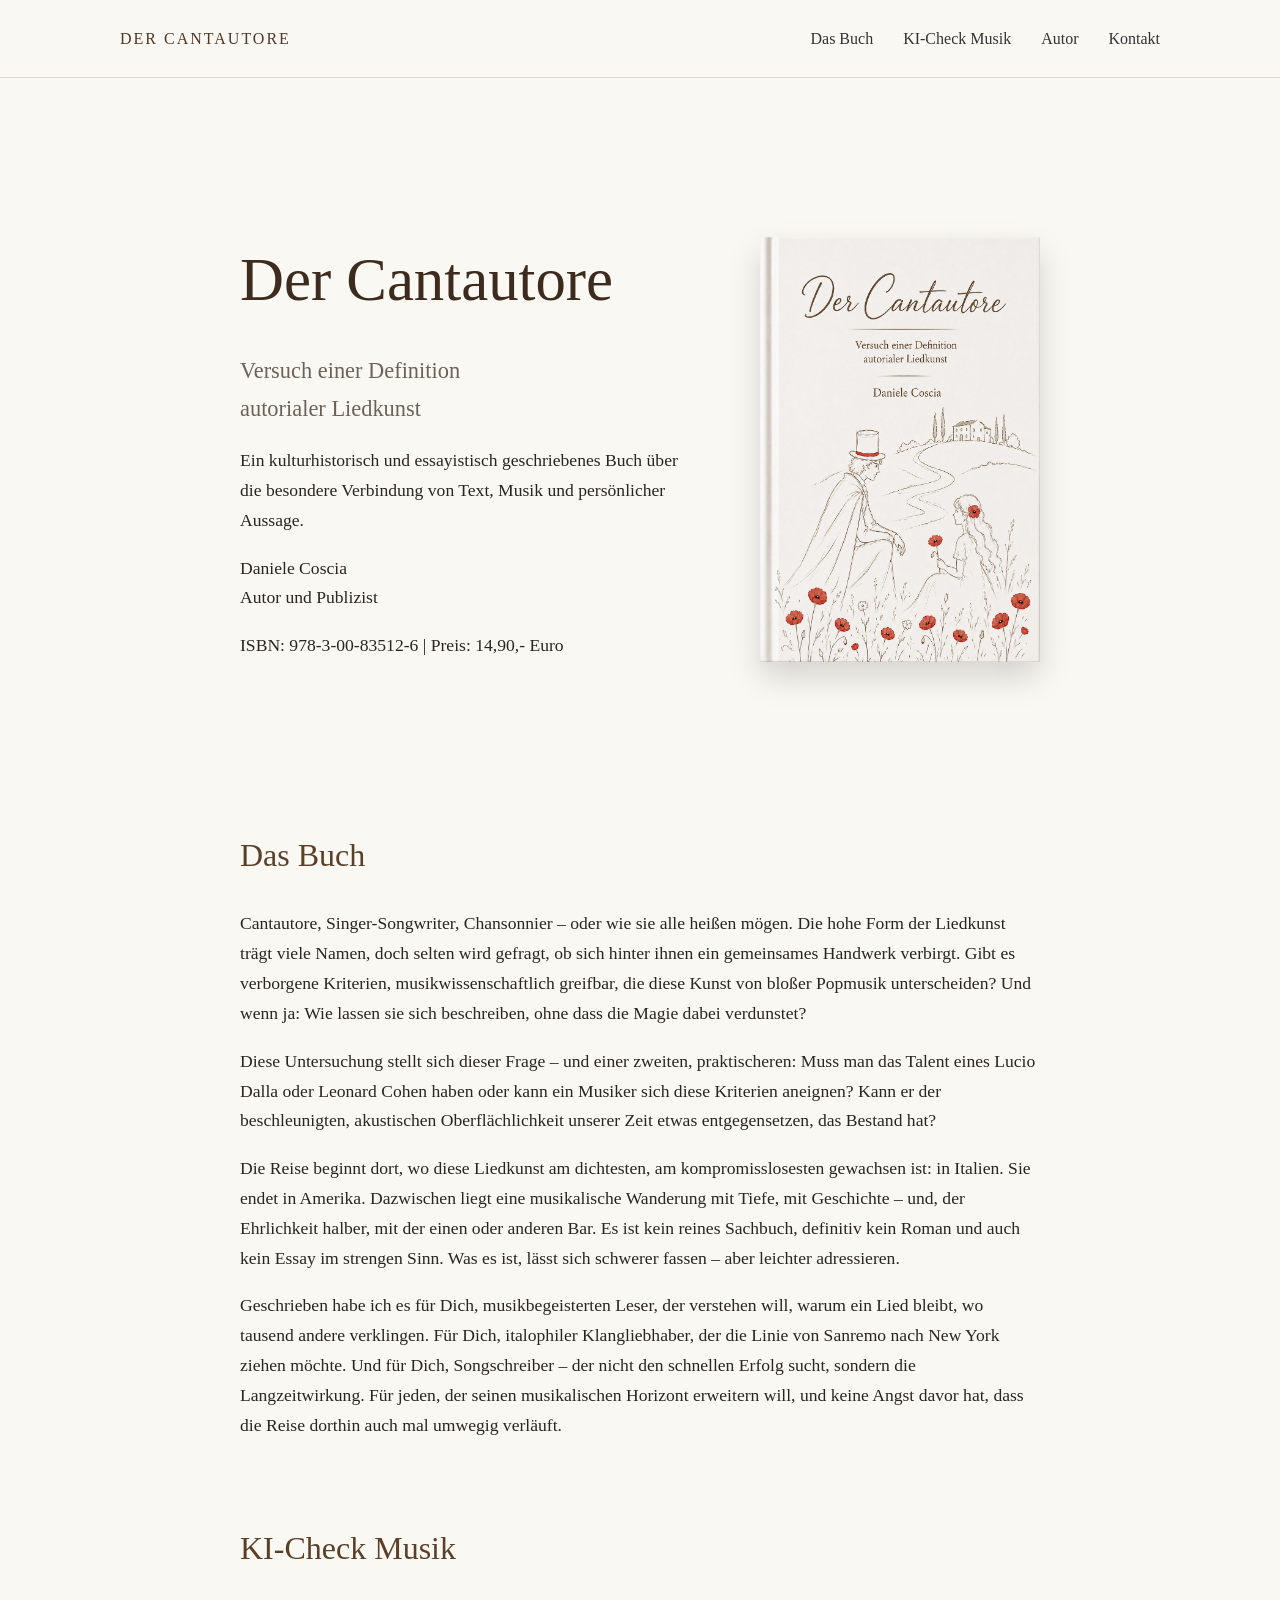
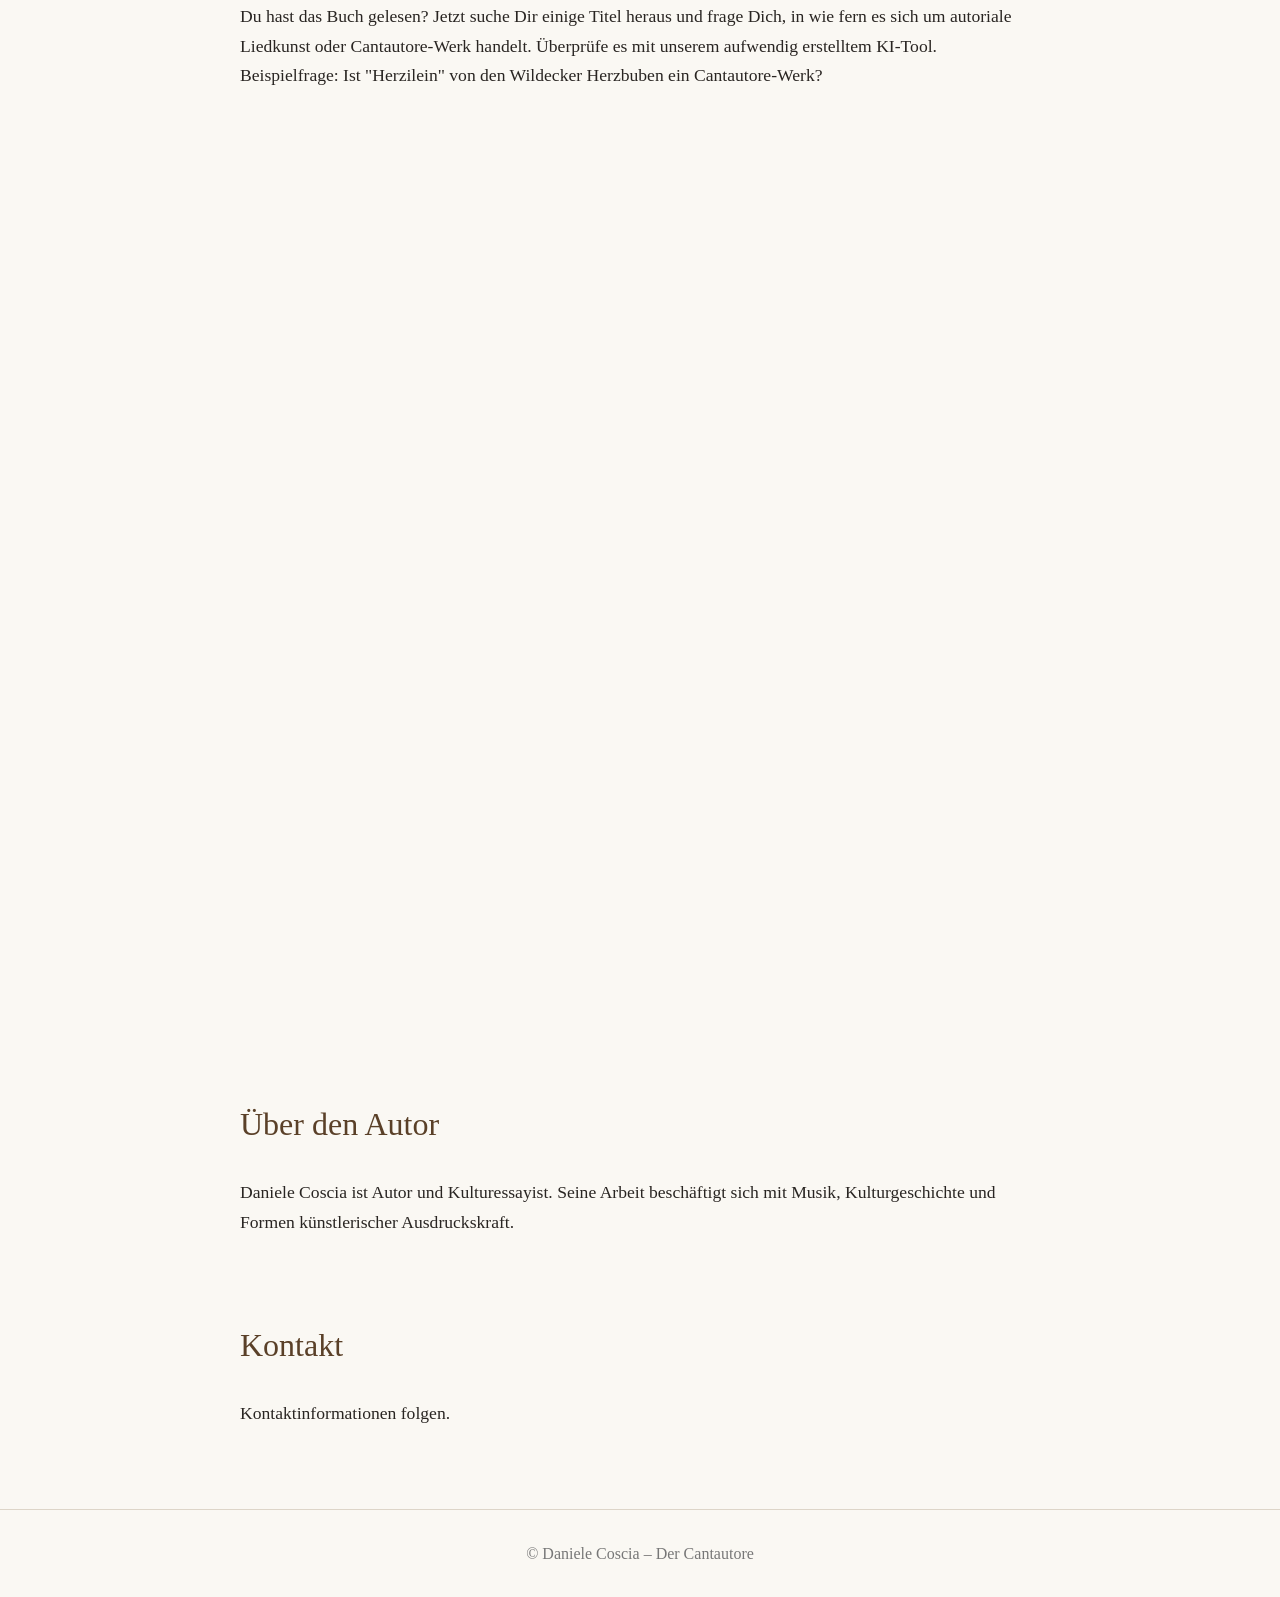
==== index.html @ d509abcb "Update index.html" ====
<!DOCTYPE html>
<html lang="de">

<head>
<meta charset="UTF-8">
<meta name="viewport" content="width=device-width, initial-scale=1.0">

<title>Der Cantautore – Daniele Coscia</title>

<link rel="stylesheet" href="style.css">
</head>

<body>

<header>

<nav>

<div class="logo">
DER CANTAUTORE
</div>

<div class="menu">
<a href="#buch">Das Buch</a>
<a href="#ki">KI-Check Musik</a>
<a href="#autor">Autor</a>
<a href="#kontakt">Kontakt</a>
</div>

</nav>

</header>


<main>

<section class="hero">

<div class="hero-text">

<h1>
Der Cantautore
</h1>

<h2>
Versuch einer Definition<br>
autorialer Liedkunst
</h2>

<p>
Ein kulturhistorisch und essayistisch geschriebenes Buch
über die besondere Verbindung von Text, Musik und persönlicher Aussage.
</p>

<p class="author">
Daniele Coscia<br>
Autor und Publizist
<p>
ISBN: 978-3-00-83512-6 | Preis: 14,90,- Euro
</p>

</div>


<div class="hero-cover">

<img src="coverBuch.png" alt="Buchcover Der Cantautore">

</div>

</section>
<section id="buch">

<h2>Das Buch</h2>

<p>
Cantautore, Singer-Songwriter, Chansonnier – oder wie sie alle heißen mögen.
Die hohe Form der Liedkunst trägt viele Namen, doch selten wird gefragt,
ob sich hinter ihnen ein gemeinsames Handwerk verbirgt. Gibt es verborgene
Kriterien, musikwissenschaftlich greifbar, die diese Kunst von bloßer Popmusik
unterscheiden? Und wenn ja: Wie lassen sie sich beschreiben, ohne dass die
Magie dabei verdunstet?
</p>

<p>
Diese Untersuchung stellt sich dieser Frage – und einer zweiten, praktischeren:
Muss man das Talent eines Lucio Dalla oder Leonard Cohen haben oder kann ein
Musiker sich diese Kriterien aneignen? Kann er der beschleunigten, akustischen
Oberflächlichkeit unserer Zeit etwas entgegensetzen, das Bestand hat?
</p>

<p>
Die Reise beginnt dort, wo diese Liedkunst am dichtesten, am kompromisslosesten
gewachsen ist: in Italien. Sie endet in Amerika. Dazwischen liegt eine
musikalische Wanderung mit Tiefe, mit Geschichte – und, der Ehrlichkeit halber,
mit der einen oder anderen Bar. Es ist kein reines Sachbuch, definitiv kein Roman
und auch kein Essay im strengen Sinn. Was es ist, lässt sich schwerer fassen –
aber leichter adressieren.
</p>

<p>
Geschrieben habe ich es für Dich, musikbegeisterten Leser, der verstehen will,
warum ein Lied bleibt, wo tausend andere verklingen. Für Dich, italophiler
Klangliebhaber, der die Linie von Sanremo nach New York ziehen möchte.
Und für Dich, Songschreiber – der nicht den schnellen Erfolg sucht, sondern
die Langzeitwirkung. 
Für jeden, der seinen musikalischen Horizont erweitern will, und keine Angst
davor hat, dass die Reise dorthin auch mal umwegig verläuft.
</p>

</section>


<section id="ki">

<h2>KI-Check Musik</h2>

<p>
Du hast das Buch gelesen? Jetzt suche Dir einige Titel heraus und frage Dich,
in wie fern es sich um autoriale Liedkunst oder Cantautore-Werk handelt.
Überprüfe es mit unserem aufwendig erstelltem KI-Tool. Beispielfrage: Ist
"Herzilein" von den Wildecker Herzbuben ein Cantautore-Werk?
</p>
<iframe 
  id="ki-tool"
  src="https://cantautore-analyse-assistent.ai.studio"
  width="100%"
  height="900"
  style="border: none; border-radius: 3px; overflow: hidden;"
  allow="microphone">
</iframe>

<script>
window.addEventListener("load", function() {
    setTimeout(function() {
        window.scrollTo(0, 0);
    }, 1000);
});
</script>
</section>


<section id="autor">

<h2>Über den Autor</h2>

<p>
Daniele Coscia ist Autor und Kulturessayist.
Seine Arbeit beschäftigt sich mit Musik,
Kulturgeschichte und Formen künstlerischer Ausdruckskraft.
</p>

</section>


<section id="kontakt">

<h2>Kontakt</h2>

<p>
Kontaktinformationen folgen.
</p>

</section>


</main>


<footer>
© Daniele Coscia – Der Cantautore
</footer>

</body>

</html>
---- style.css ----
* {
    box-sizing: border-box;
}

body {
    margin: 0;
    background: #faf8f3;
    color: #292522;
    font-family: Georgia, "Times New Roman", serif;
    line-height: 1.7;
}

header {
    border-bottom: 1px solid #ddd5c8;
}

nav {
    max-width: 1100px;
    margin: auto;
    padding: 25px 30px;
    display: flex;
    justify-content: space-between;
    align-items: center;
}

.logo {
    font-size: 1rem;
    letter-spacing: 2px;
    color: #4d3928;
}

.menu {
    display: flex;
    gap: 30px;
}

.menu a {
    text-decoration: none;
    color: #333;
}


main {
    max-width: 1100px;
    margin: auto;
    padding: 0 30px;
}


.hero {
    display: flex;
    align-items: center;
    justify-content: space-between;
    gap: 60px;
    padding: 70px 0;
}


.hero-text {
    max-width: 520px;
}


.hero h1 {
    font-size: 3.8rem;
    font-weight: normal;
    margin: 0 0 20px;
    color: #3c2b1e;
}


.hero h2 {
    font-size: 1.4rem;
    font-weight: normal;
    color: #6b6258;
}


.hero-text p {
    font-size: 1.1rem;
}


.hero-cover img {
    width: 280px;
    height: auto;
    box-shadow: 0 15px 30px rgba(0,0,0,0.15);
}



section {
    max-width: 800px;
    margin: 80px auto;
}


section h2 {
    font-size: 2rem;
    font-weight: normal;
    color: #5a4028;
}


section p {
    font-size: 1.1rem;
}



footer {
    border-top: 1px solid #ddd5c8;
    text-align: center;
    padding: 30px;
    color: #777;
}



@media(max-width:800px){

.hero {
    flex-direction: column;
    text-align:center;
}

.menu {
    display:none;
}

}
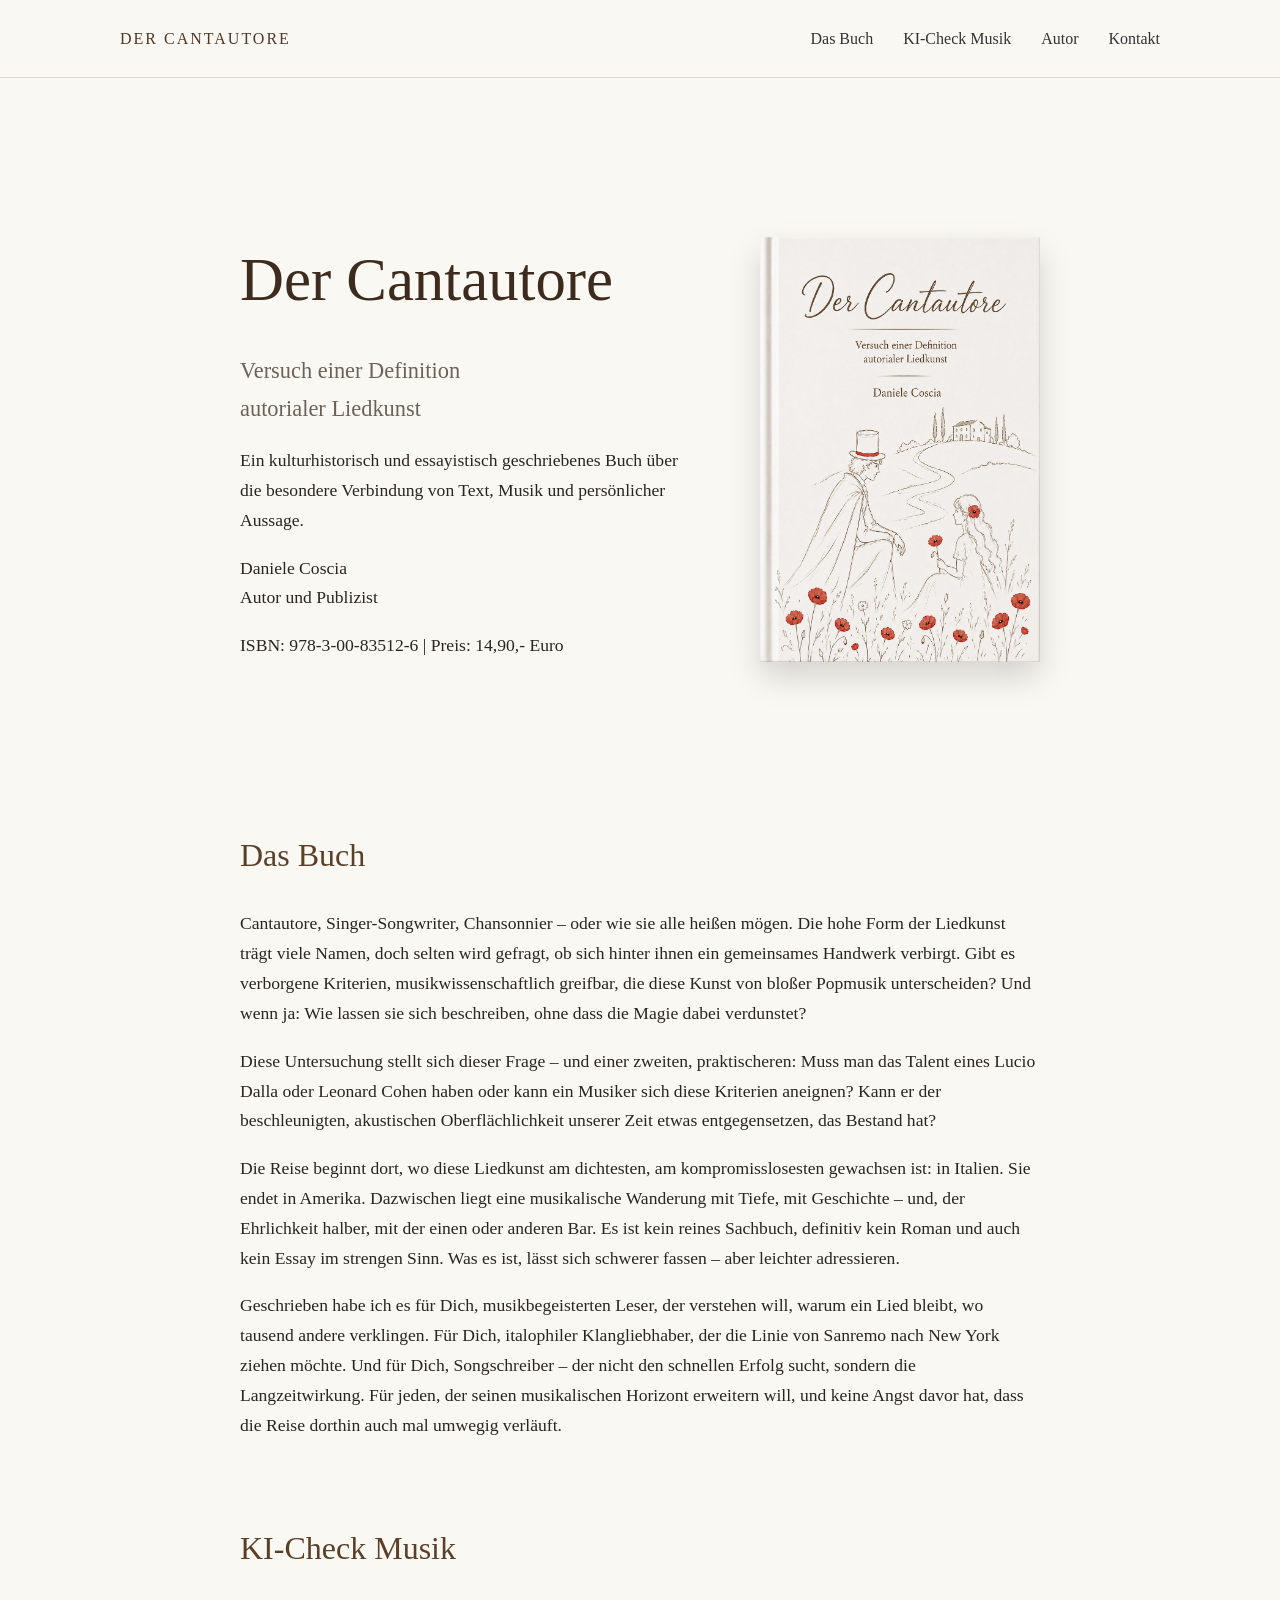
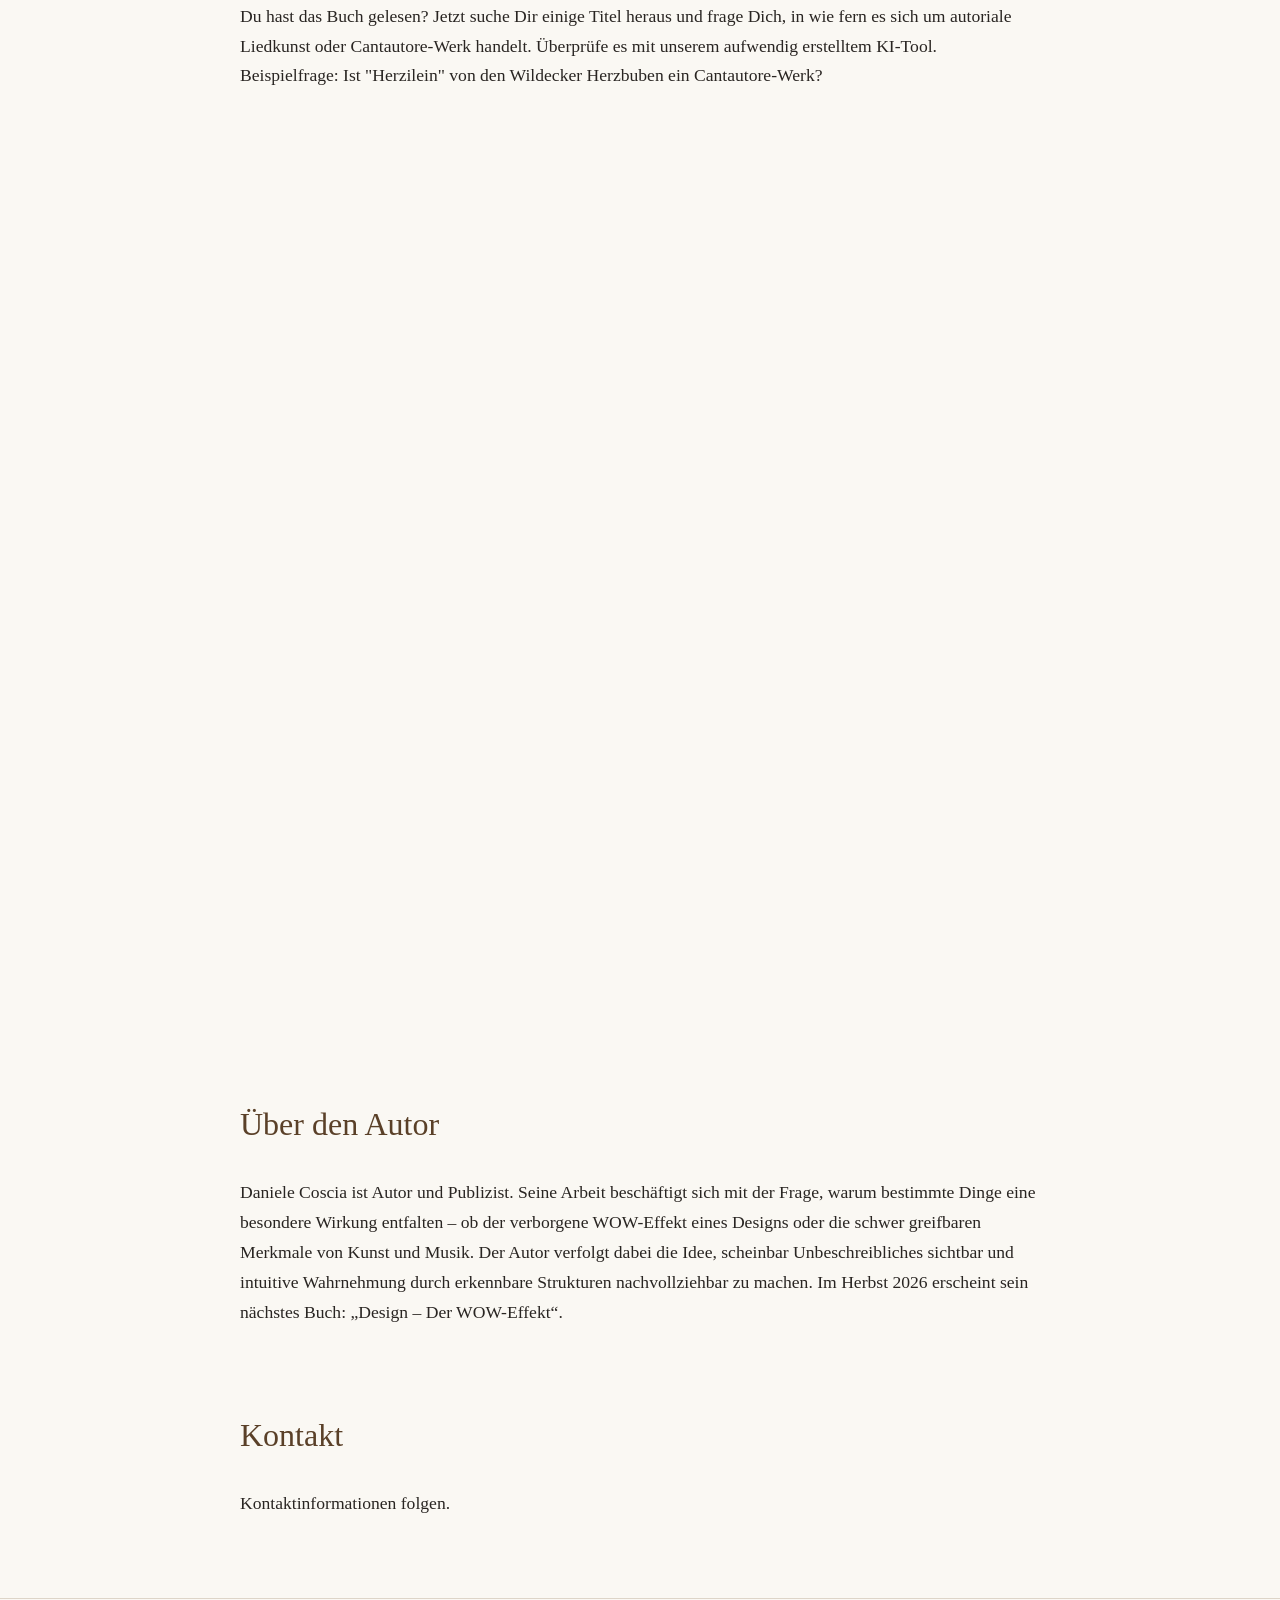
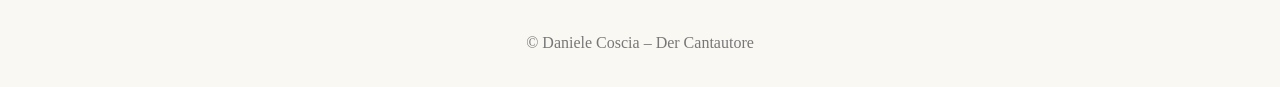
==== commit c8bc8da8: "Update index.html" ====
--- a/index.html
+++ b/index.html
@@ -145,9 +145,12 @@
 <h2>Über den Autor</h2>
 
 <p>
-Daniele Coscia ist Autor und Kulturessayist.
-Seine Arbeit beschäftigt sich mit Musik,
-Kulturgeschichte und Formen künstlerischer Ausdruckskraft.
+Daniele Coscia ist Autor und Publizist.
+Seine Arbeit beschäftigt sich mit der Frage, warum bestimmte Dinge eine besondere Wirkung entfalten – ob der verborgene WOW-Effekt eines Designs oder die schwer greifbaren Merkmale von Kunst und Musik.
+Der Autor verfolgt dabei die Idee, scheinbar Unbeschreibliches sichtbar und intuitive Wahrnehmung durch erkennbare Strukturen nachvollziehbar zu machen.
+
+Im Herbst 2026 erscheint sein nächstes Buch:
+„Design – Der WOW-Effekt“.
 </p>
 
 </section>
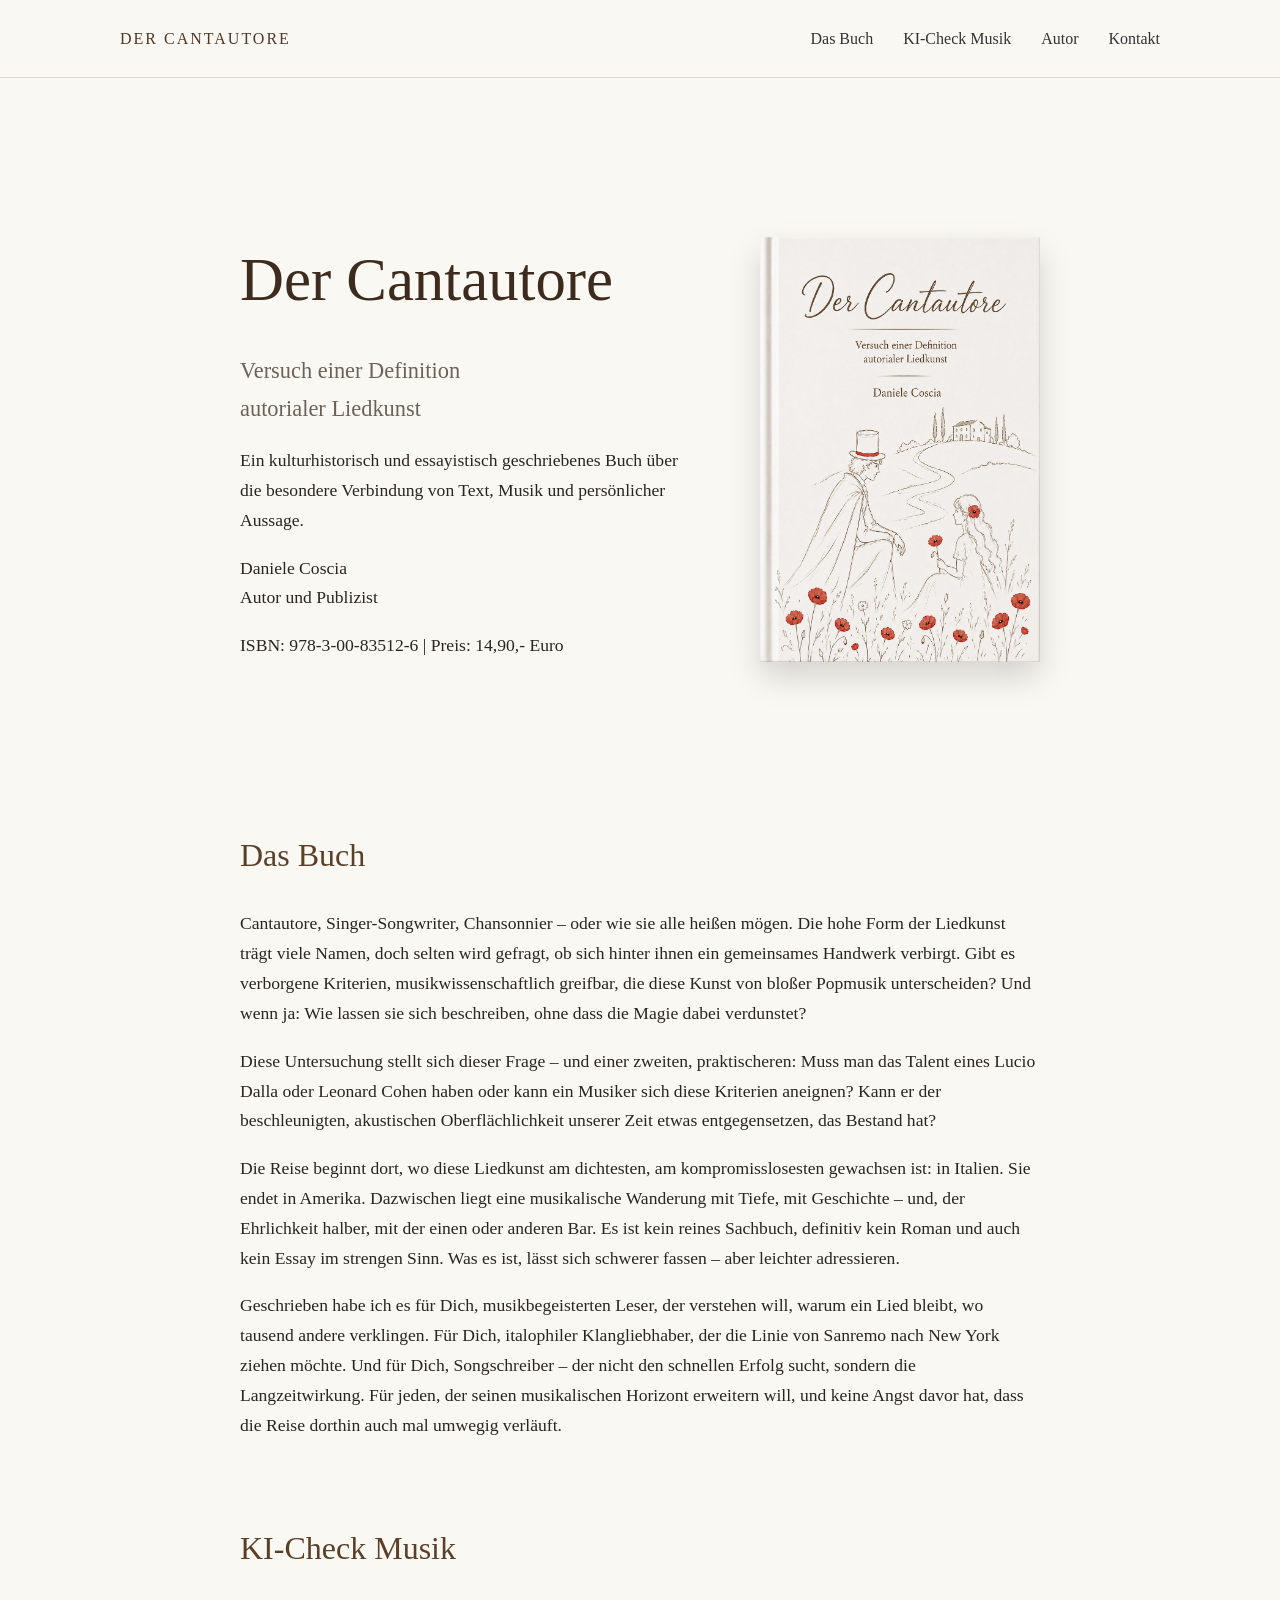
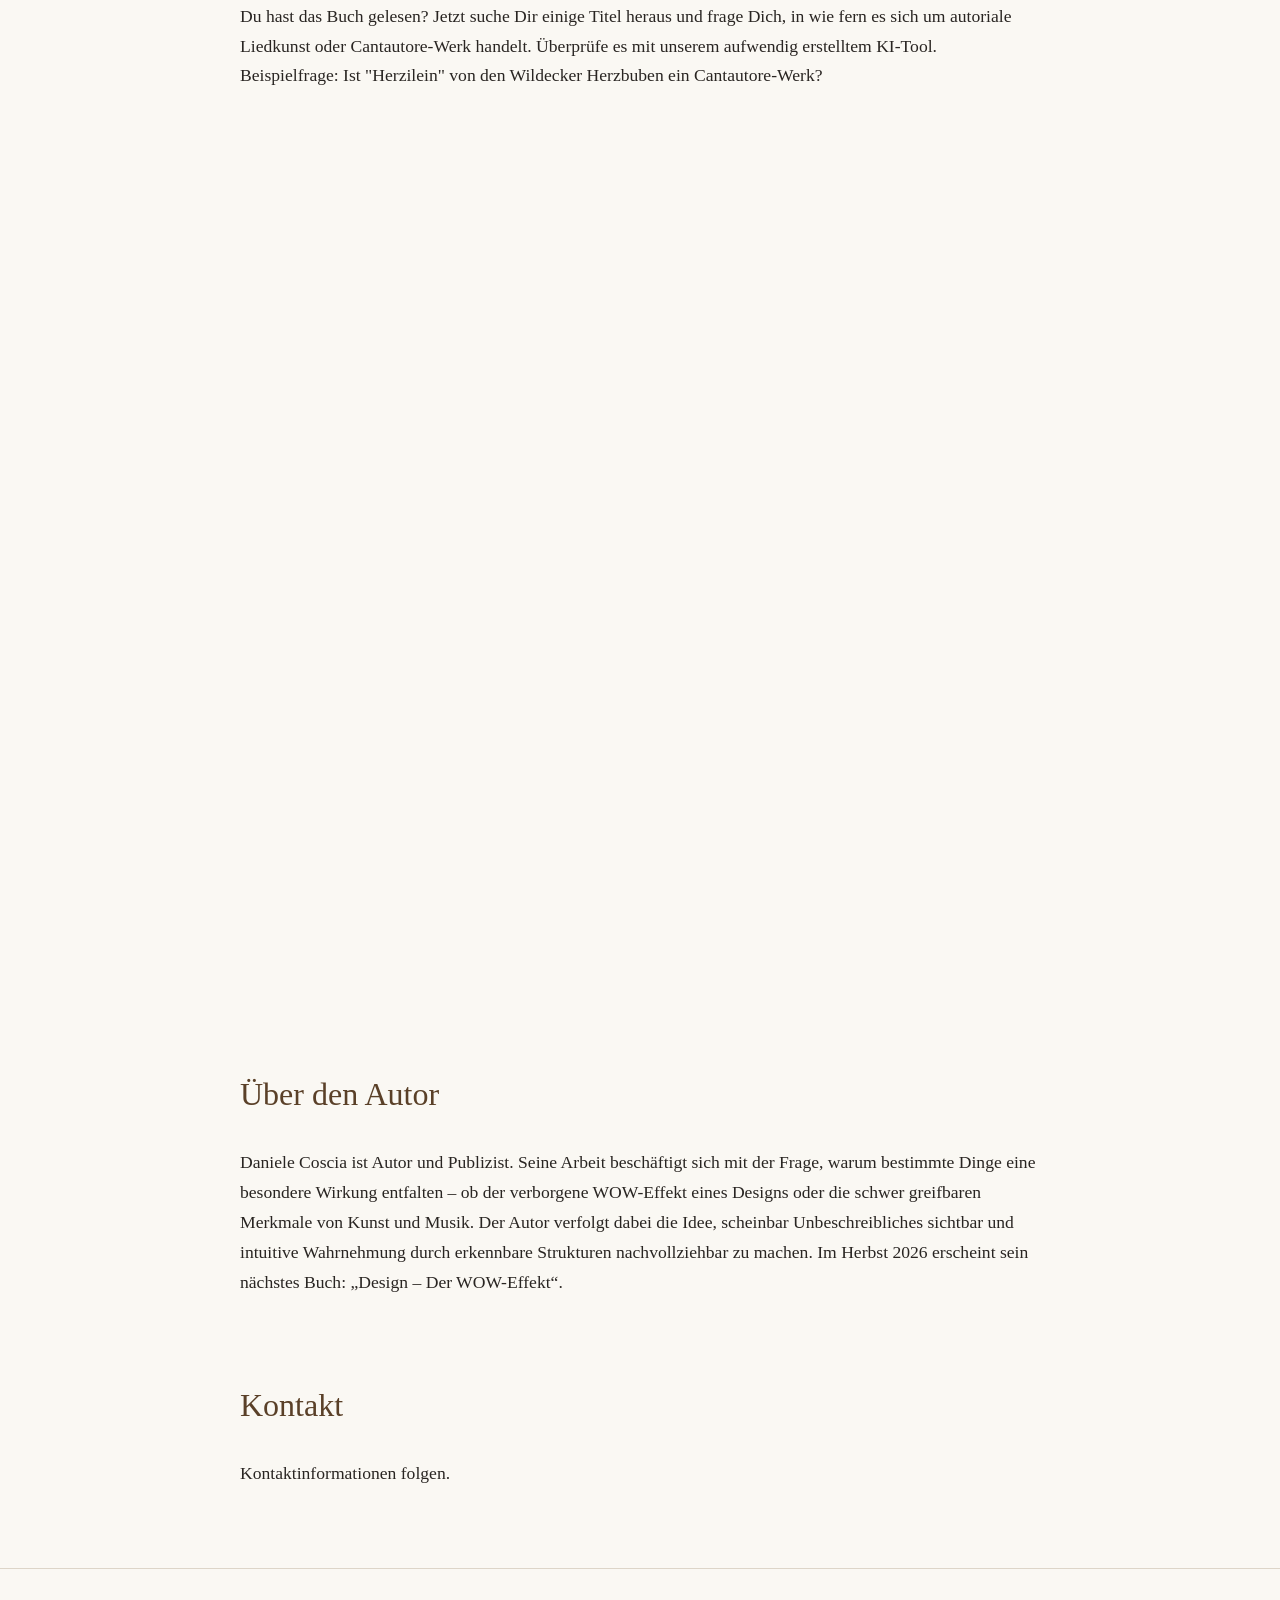
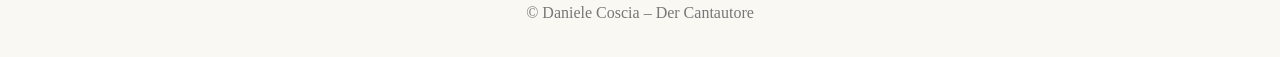
==== commit 1993e086: "Update index.html" ====
--- a/index.html
+++ b/index.html
@@ -125,7 +125,7 @@
   id="ki-tool"
   src="https://cantautore-analyse-assistent.ai.studio"
   width="100%"
-  height="900"
+  height="870"
   style="border: none; border-radius: 3px; overflow: hidden;"
   allow="microphone">
 </iframe>
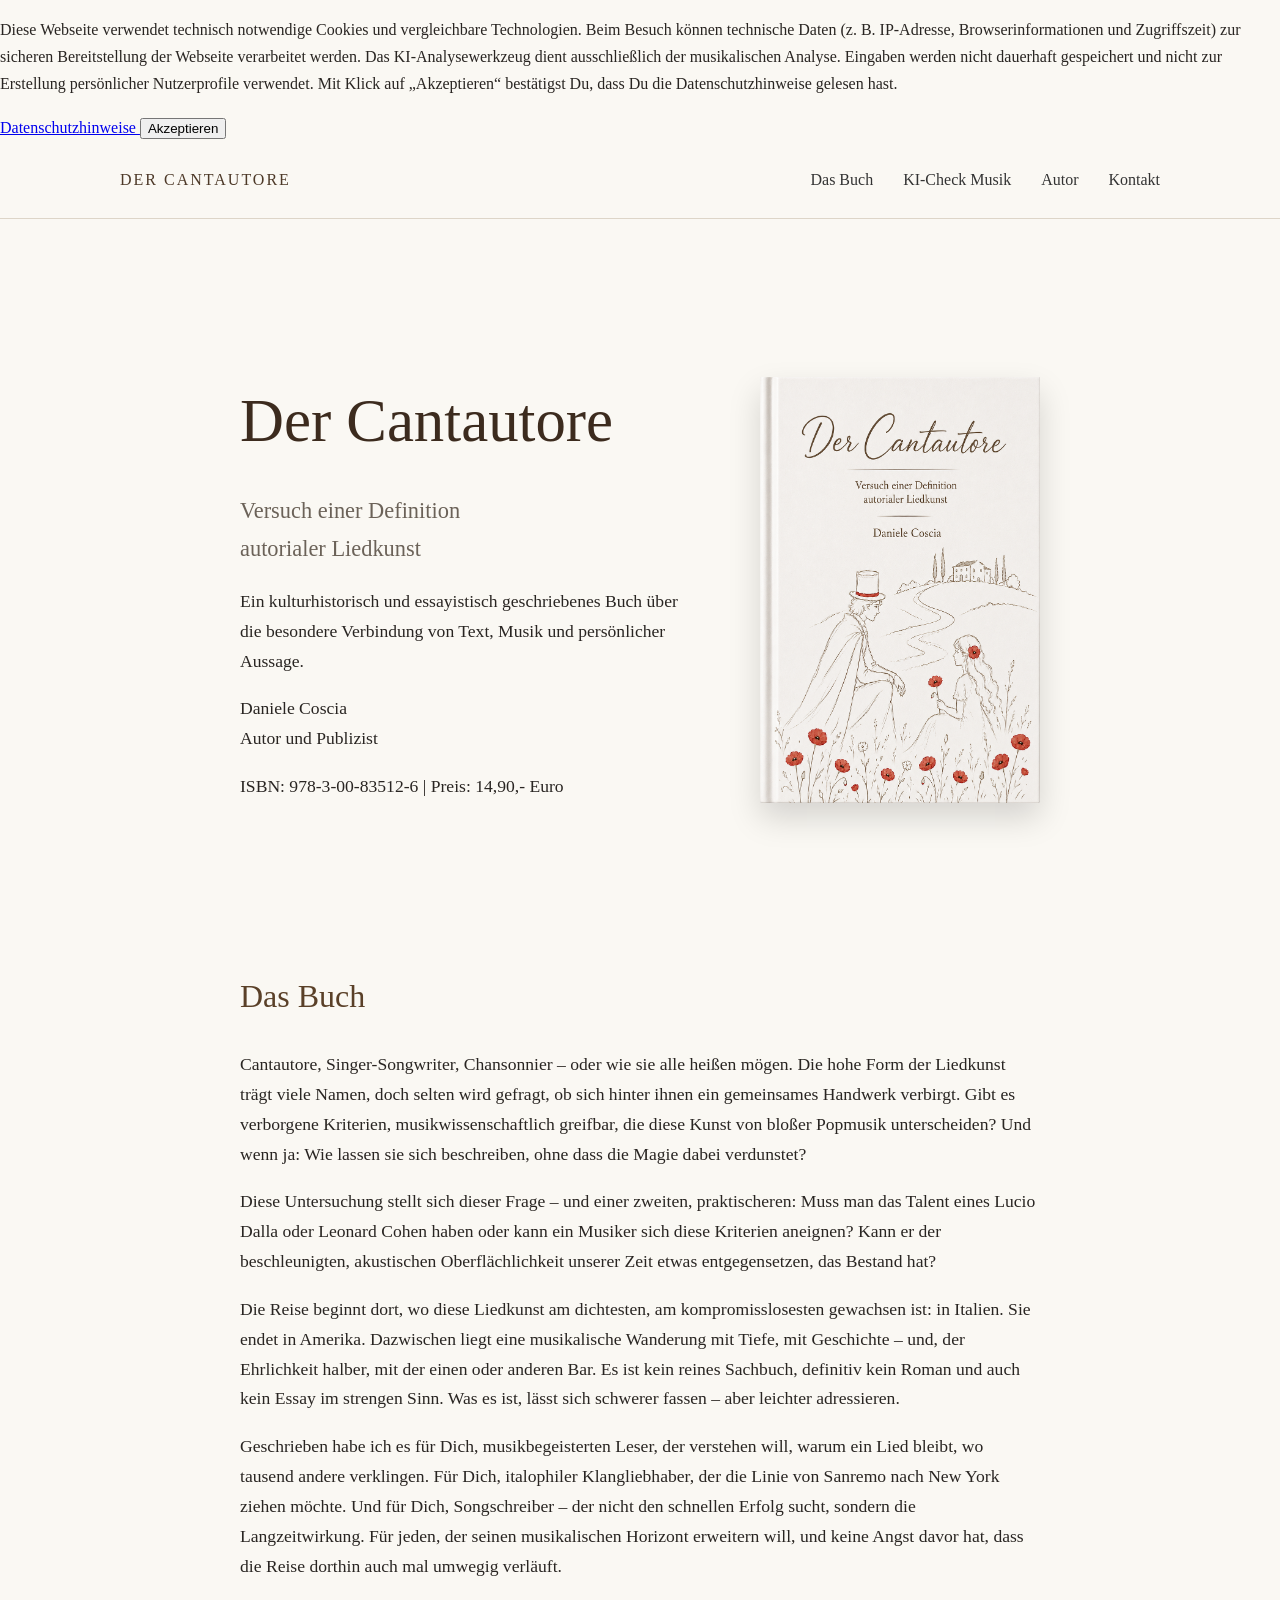
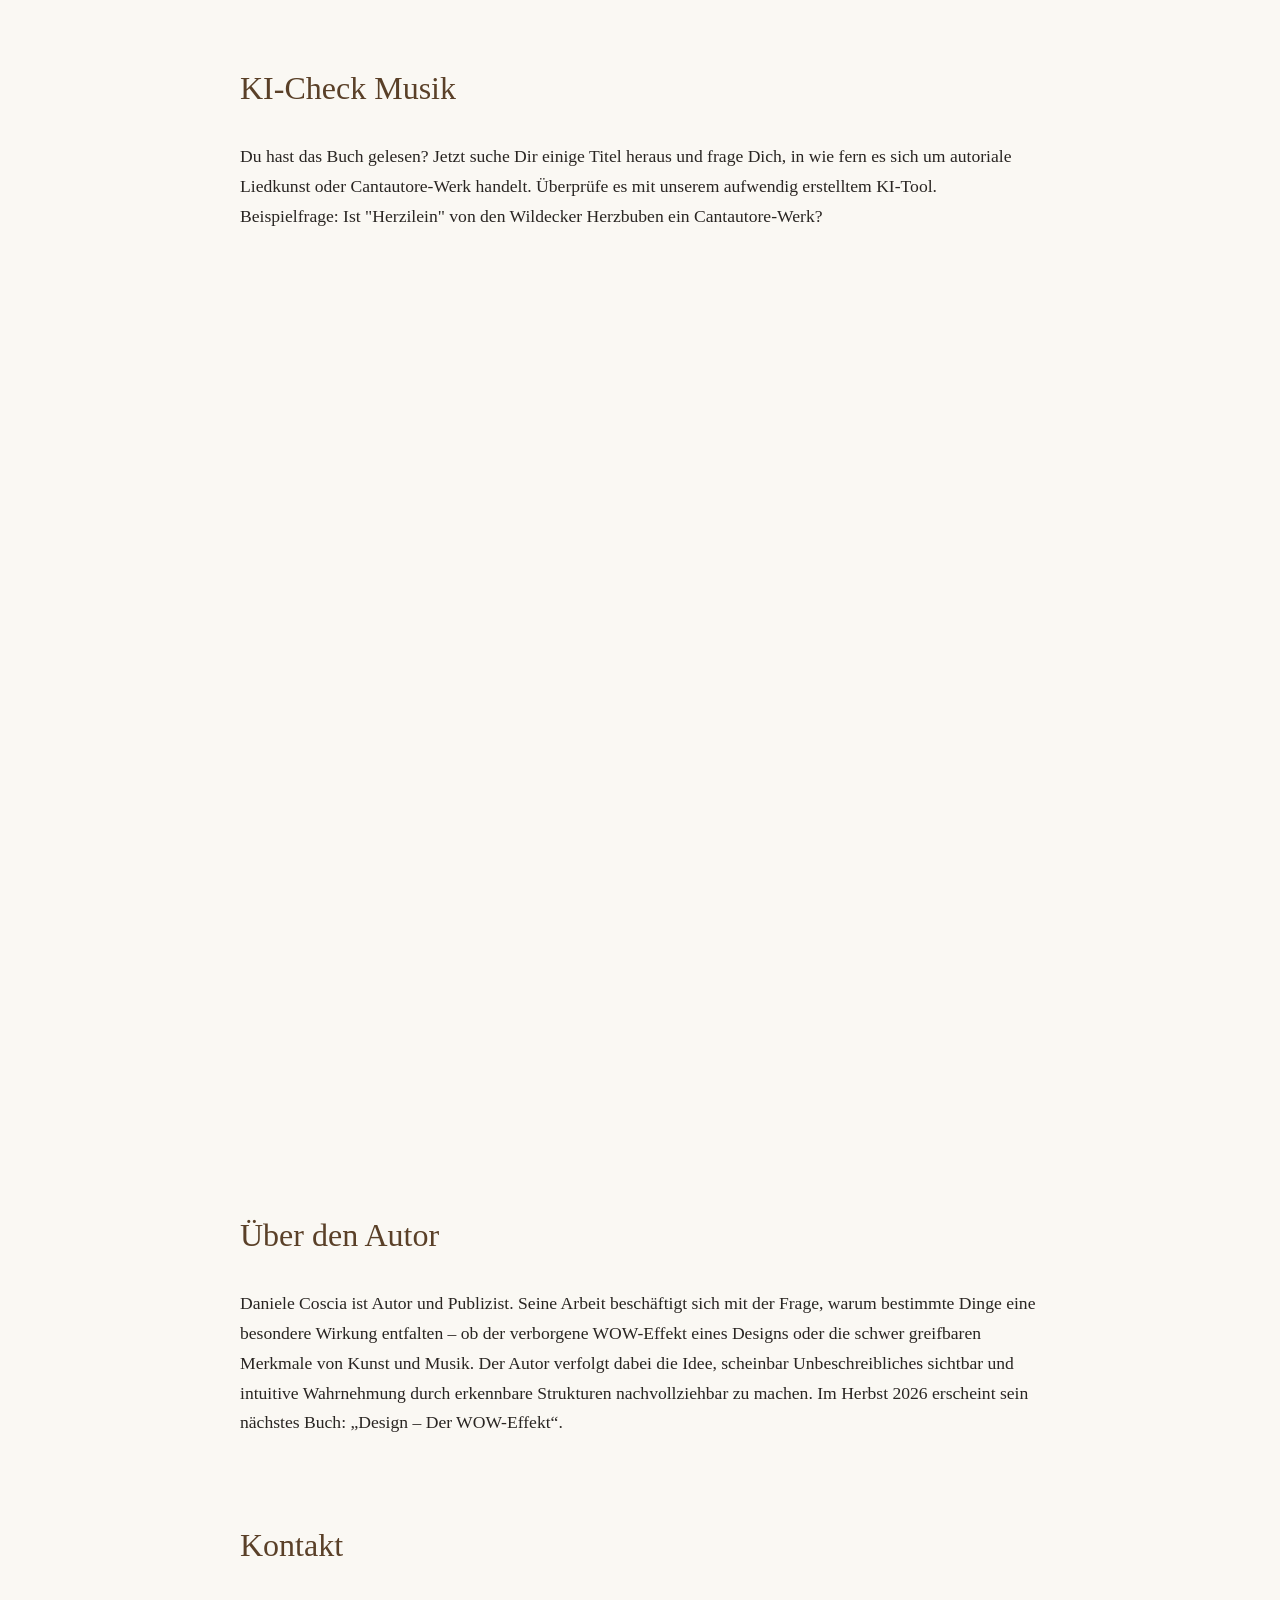
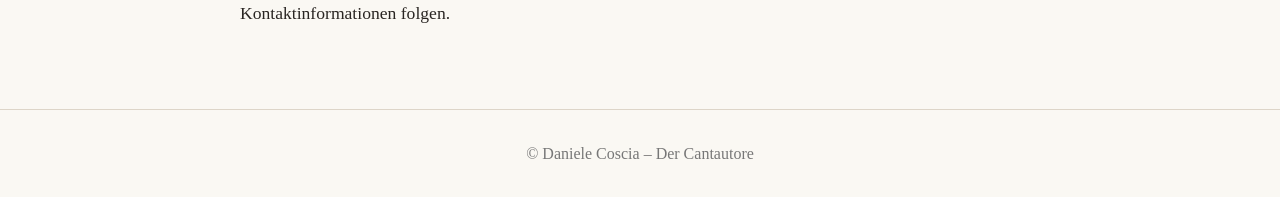
==== commit 823a705a: "Update index.html" ====
--- a/index.html
+++ b/index.html
@@ -9,6 +9,44 @@
 
 <link rel="stylesheet" href="style.css">
 </head>
+
+<div id="cookie-banner">
+
+<p>
+Diese Webseite verwendet technisch notwendige Cookies und vergleichbare Technologien.
+Beim Besuch können technische Daten (z. B. IP-Adresse, Browserinformationen und Zugriffszeit)
+zur sicheren Bereitstellung der Webseite verarbeitet werden.
+
+Das KI-Analysewerkzeug dient ausschließlich der musikalischen Analyse.
+Eingaben werden nicht dauerhaft gespeichert und nicht zur Erstellung persönlicher Nutzerprofile verwendet.
+
+Mit Klick auf „Akzeptieren“ bestätigst Du, dass Du die Datenschutzhinweise gelesen hast.
+</p>
+
+<a href="datenschutz.html" target="_blank">
+Datenschutzhinweise
+</a>
+
+<button onclick="acceptCookies()">
+Akzeptieren
+</button>
+
+</div>
+
+
+<script>
+
+function acceptCookies() {
+    localStorage.setItem("cookieAccepted", "true");
+    document.getElementById("cookie-banner").style.display = "none";
+}
+
+
+if (localStorage.getItem("cookieAccepted")) {
+    document.getElementById("cookie-banner").style.display = "none";
+}
+
+</script>
 
 <body>
 
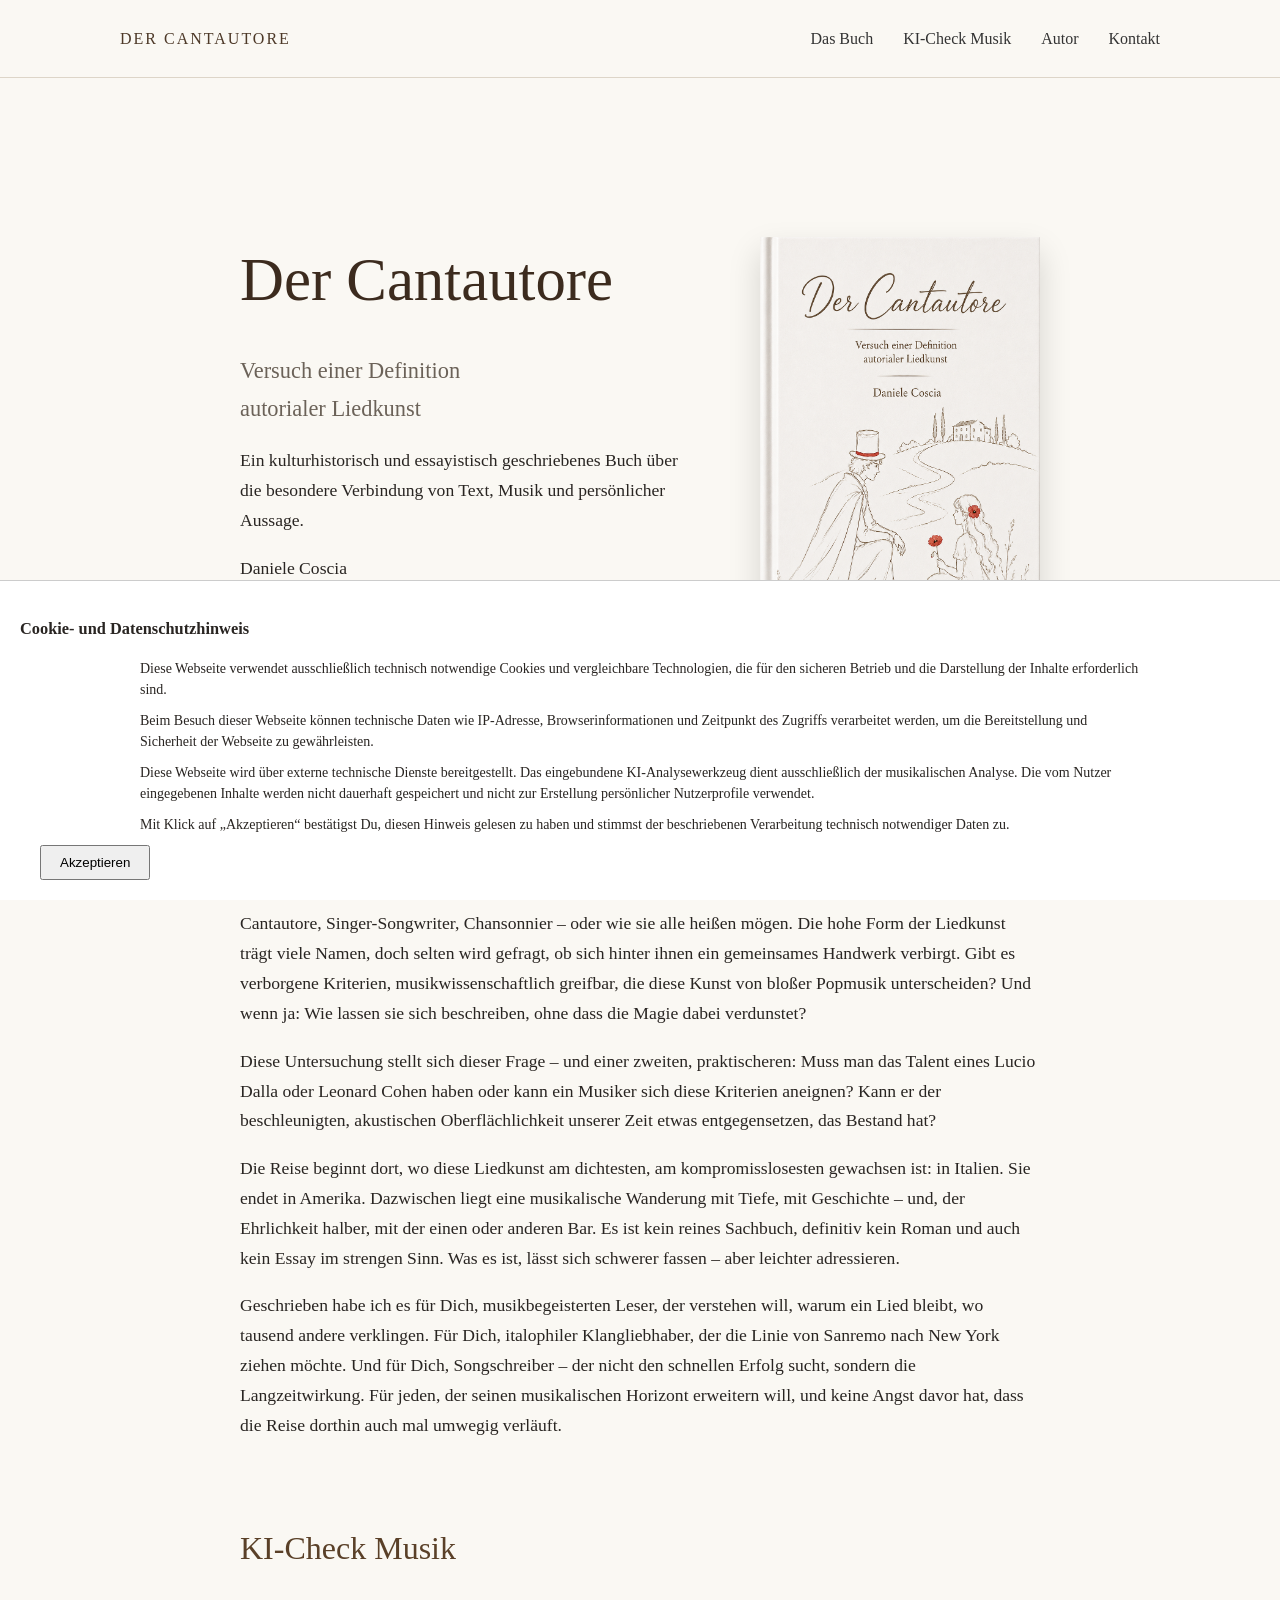
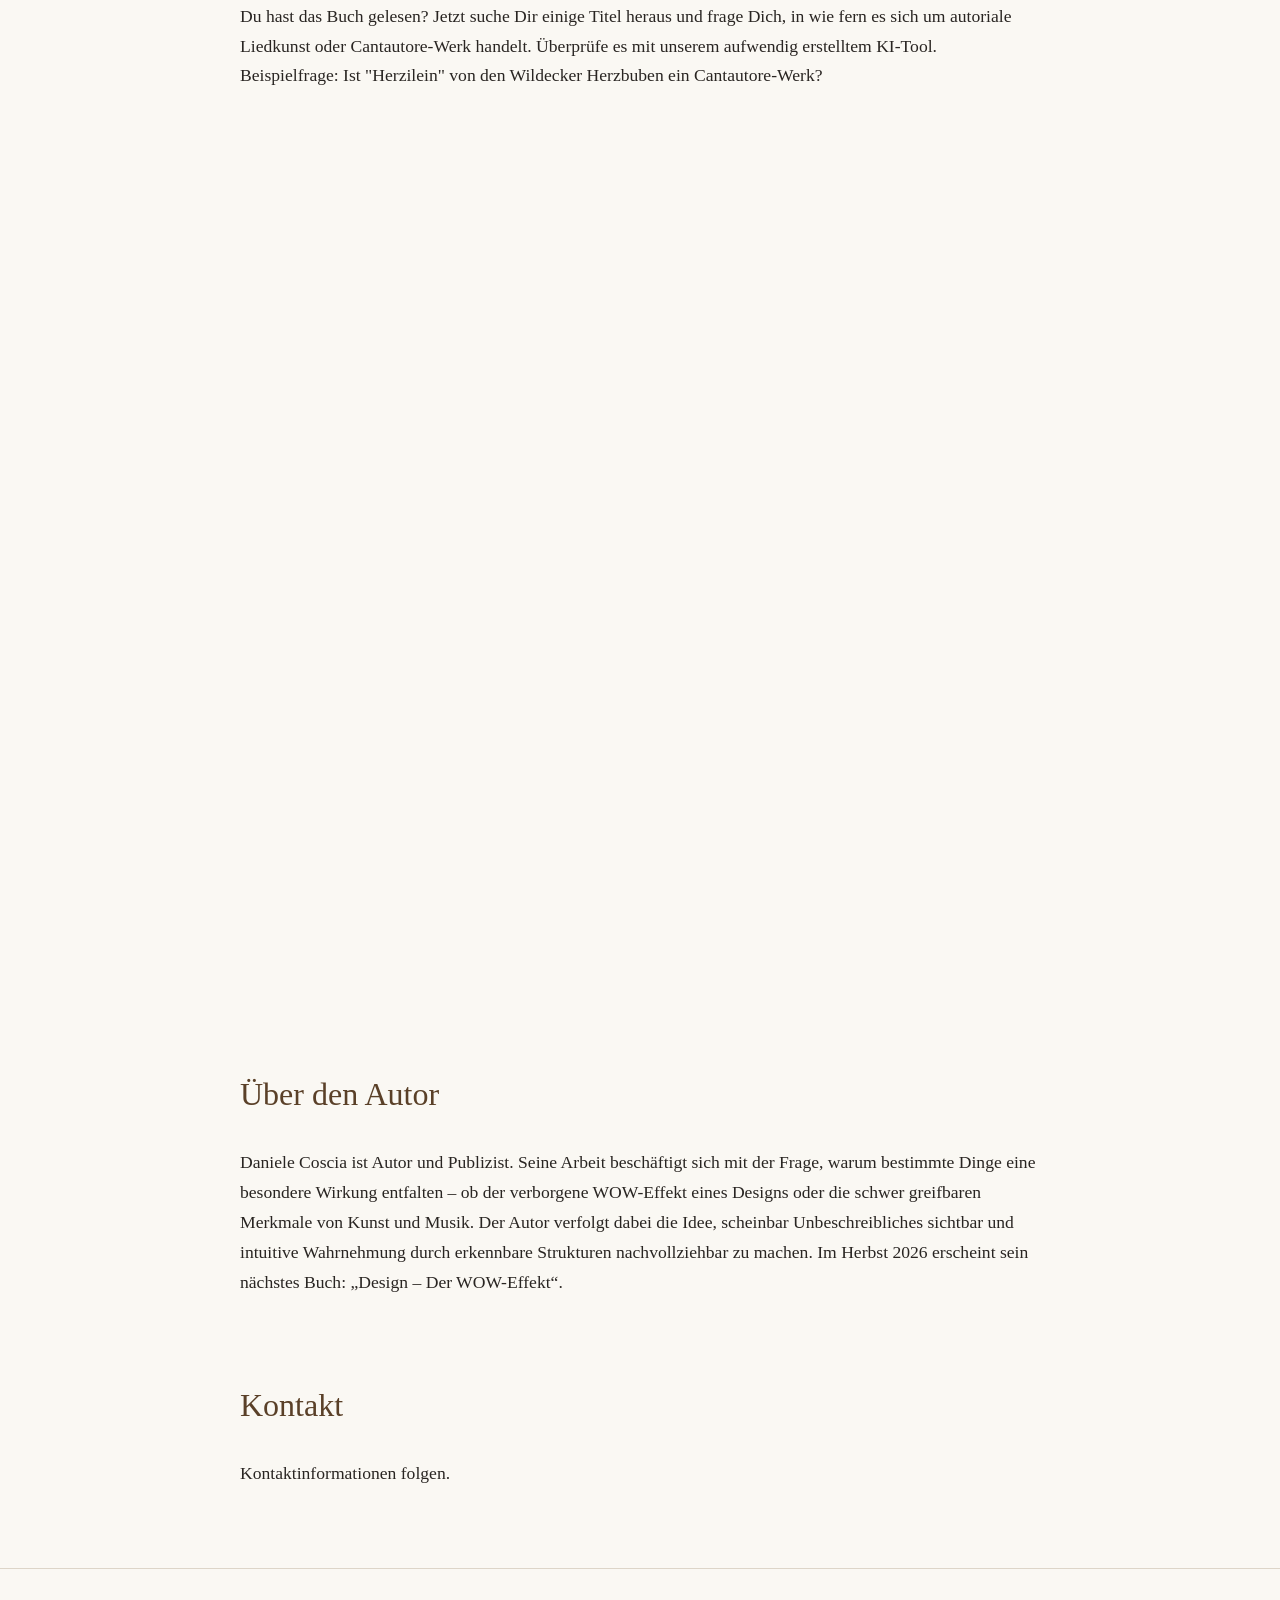
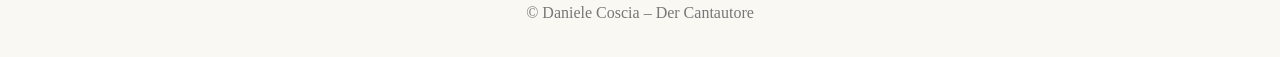
==== commit aa439a95: "Update index.html" ====
--- a/index.html
+++ b/index.html
@@ -12,26 +12,52 @@
 
 <div id="cookie-banner">
 
-<p>
-Diese Webseite verwendet technisch notwendige Cookies und vergleichbare Technologien.
-Beim Besuch können technische Daten (z. B. IP-Adresse, Browserinformationen und Zugriffszeit)
-zur sicheren Bereitstellung der Webseite verarbeitet werden.
-
-Das KI-Analysewerkzeug dient ausschließlich der musikalischen Analyse.
-Eingaben werden nicht dauerhaft gespeichert und nicht zur Erstellung persönlicher Nutzerprofile verwendet.
-
-Mit Klick auf „Akzeptieren“ bestätigst Du, dass Du die Datenschutzhinweise gelesen hast.
-</p>
-
-<a href="datenschutz.html" target="_blank">
-Datenschutzhinweise
-</a>
+<h3>Cookie- und Datenschutzhinweis</h3>
+
+<p>
+Diese Webseite verwendet ausschließlich technisch notwendige Cookies und
+vergleichbare Technologien, die für den sicheren Betrieb und die Darstellung
+der Inhalte erforderlich sind.
+</p>
+
+<p>
+Beim Besuch dieser Webseite können technische Daten wie IP-Adresse,
+Browserinformationen und Zeitpunkt des Zugriffs verarbeitet werden, um die
+Bereitstellung und Sicherheit der Webseite zu gewährleisten.
+</p>
+
+<p>
+Diese Webseite wird über externe technische Dienste bereitgestellt.
+Das eingebundene KI-Analysewerkzeug dient ausschließlich der musikalischen
+Analyse. Die vom Nutzer eingegebenen Inhalte werden nicht dauerhaft gespeichert
+und nicht zur Erstellung persönlicher Nutzerprofile verwendet.
+</p>
+
+<p>
+Mit Klick auf „Akzeptieren“ bestätigst Du, diesen Hinweis gelesen zu haben und
+stimmst der beschriebenen Verarbeitung technisch notwendiger Daten zu.
+</p>
 
 <button onclick="acceptCookies()">
 Akzeptieren
 </button>
 
 </div>
+
+
+<script>
+
+function acceptCookies() {
+    localStorage.setItem("privacyAccepted", "true");
+    document.getElementById("cookie-banner").style.display = "none";
+}
+
+
+if (localStorage.getItem("privacyAccepted")) {
+    document.getElementById("cookie-banner").style.display = "none";
+}
+
+</script>
 
 
 <script>
--- a/style.css
+++ b/style.css
@@ -129,3 +129,31 @@
 }
 
 }
+#cookie-banner {
+    position: fixed;
+    bottom: 0;
+    left: 0;
+    width: 100%;
+    background: white;
+    border-top: 1px solid #ccc;
+    padding: 20px;
+    box-sizing: border-box;
+    z-index: 9999;
+    font-size: 14px;
+    line-height: 1.5;
+}
+
+#cookie-banner p {
+    max-width: 1000px;
+    margin: 0 auto 10px auto;
+}
+
+#cookie-banner a {
+    margin-left: 20px;
+}
+
+#cookie-banner button {
+    margin-left: 20px;
+    padding: 8px 18px;
+    cursor: pointer;
+}
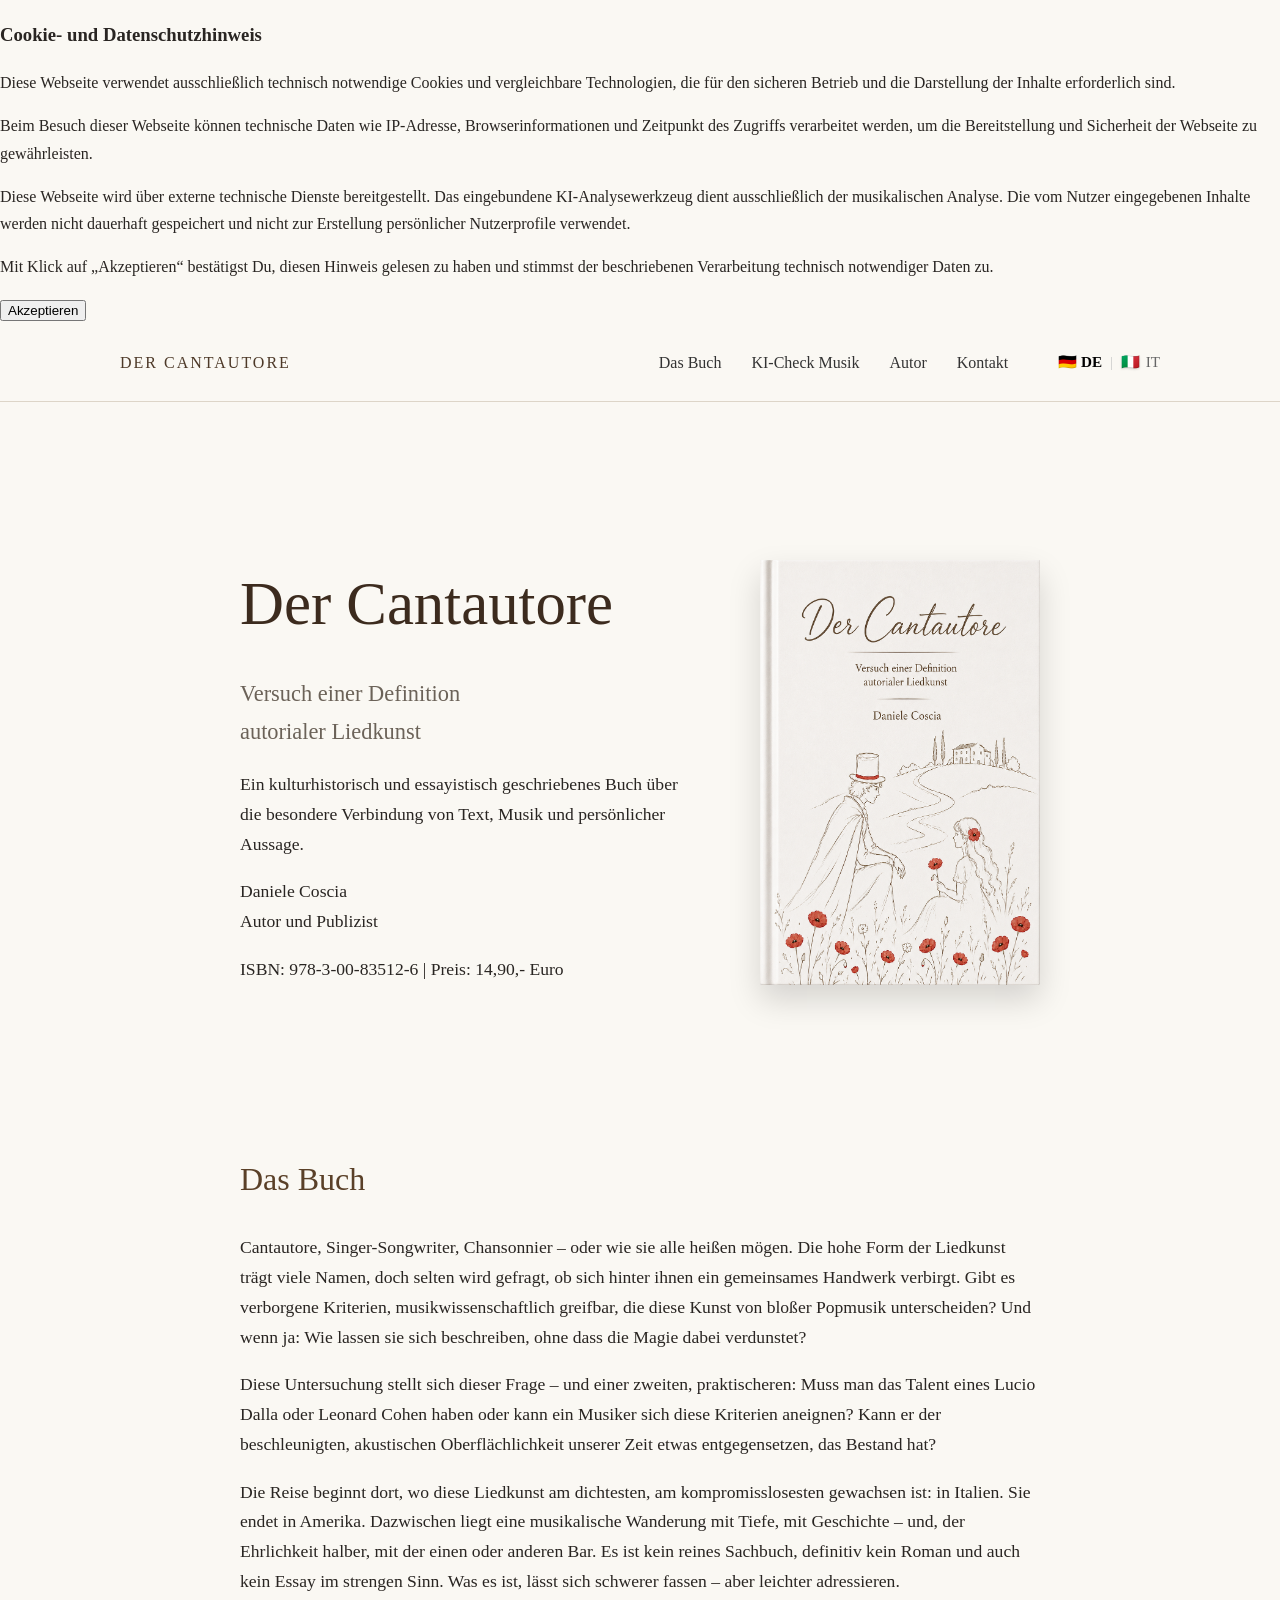
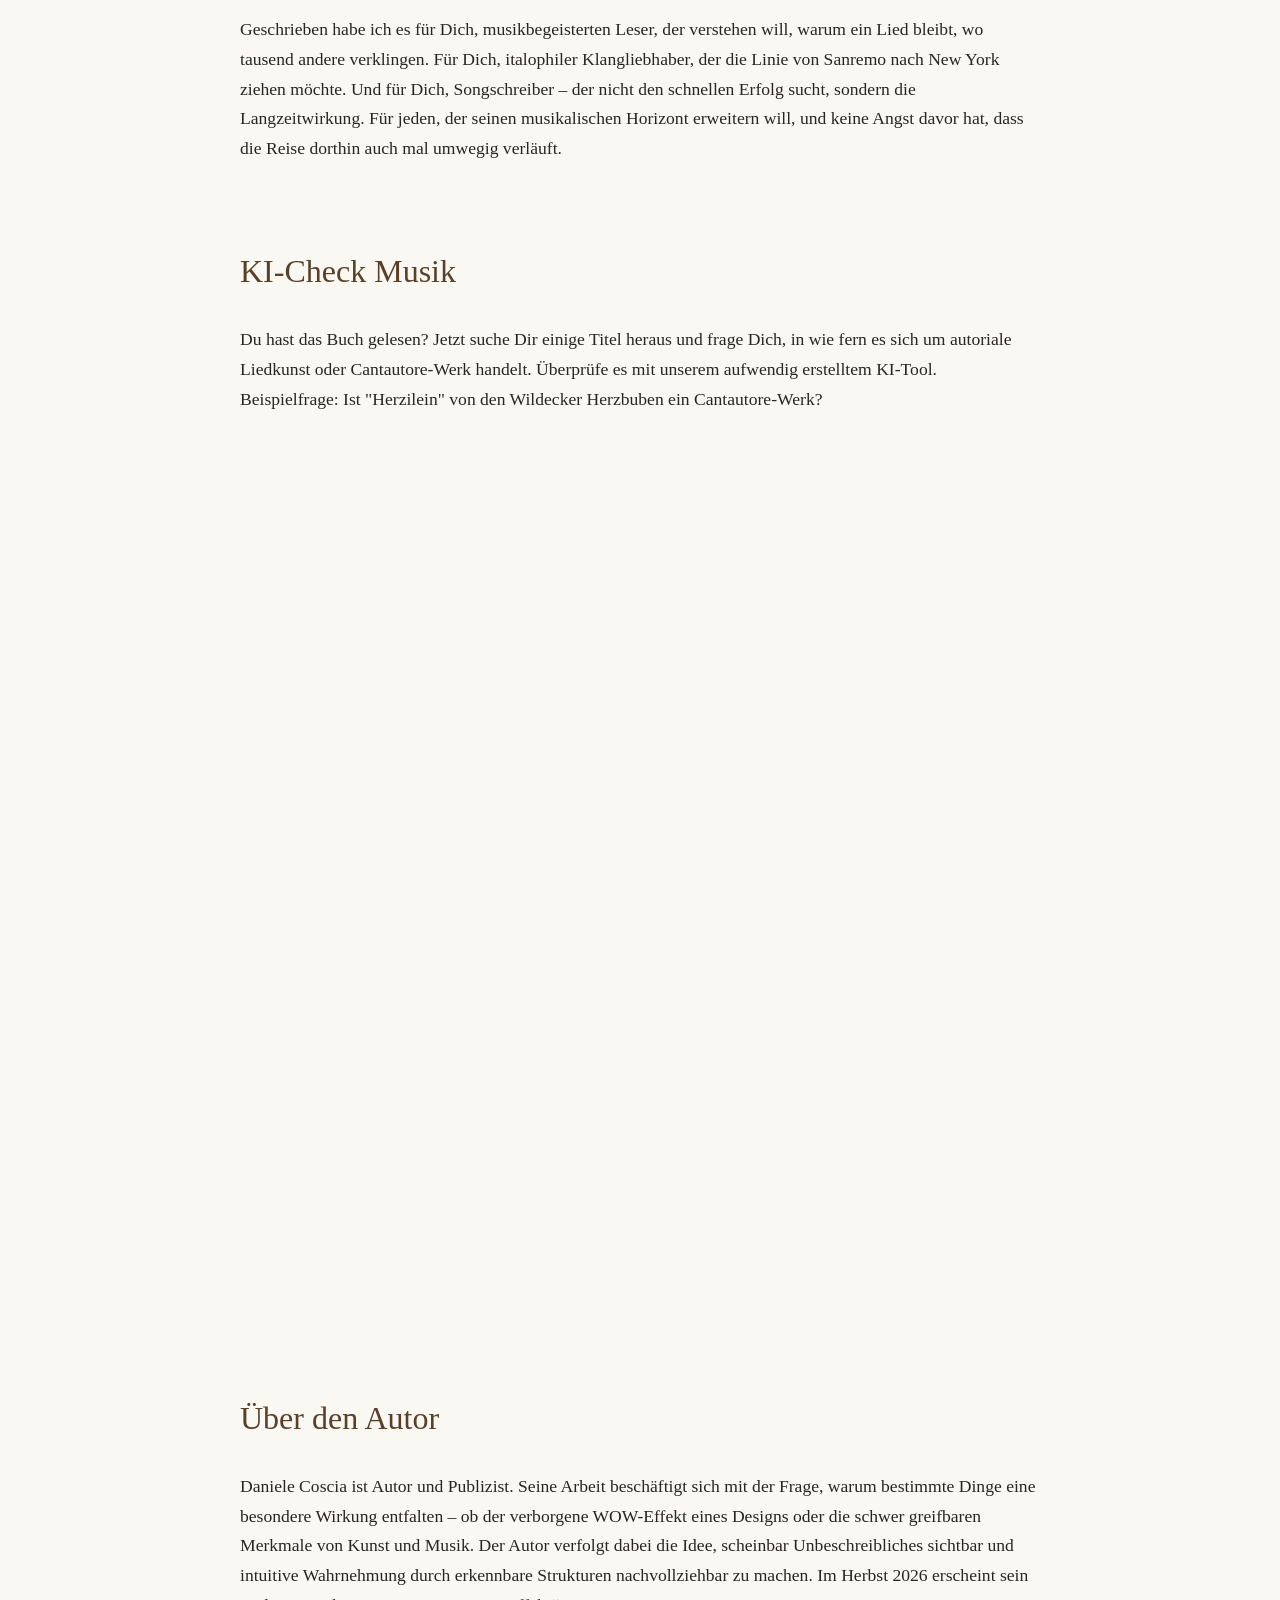
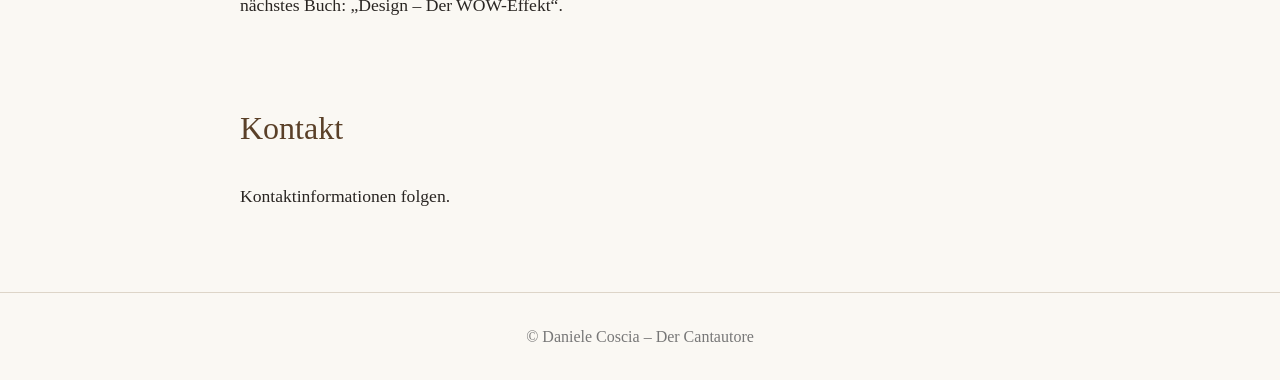
==== commit e4589351: "Update index.html" ====
--- a/index.html
+++ b/index.html
@@ -89,6 +89,12 @@
 <a href="#ki">KI-Check Musik</a>
 <a href="#autor">Autor</a>
 <a href="#kontakt">Kontakt</a>
+<!-- Sprachwechsler mit Miniflaggen-Icons -->
+<span style="margin-left: 20px; font-size: 0.95em; white-space: nowrap; display: inline-block; vertical-align: middle;">
+  <span style="filter: grayscale(0%);" title="Deutsch">🇩🇪</span> <strong style="color: #000; font-weight: 700;">DE</strong> 
+  <span style="color: #ccc; margin: 0 4px;">|</span> 
+  <span style="filter: drop-shadow(0px 1px 1px rgba(0,0,0,0.15));" title="Italiano">🇮🇹</span> <a href="it/index.html" style="margin-left: 0; padding-left: 2px; display: inline; color: #666;">IT</a>
+</span>
 </div>
 
 </nav>
--- a/style.css
+++ b/style.css
@@ -128,32 +128,30 @@
     display:none;
 }
 
-}
 #cookie-banner {
     position: fixed;
     bottom: 0;
     left: 0;
     width: 100%;
-    background: white;
+    background: #ffffff;
     border-top: 1px solid #ccc;
-    padding: 20px;
+    padding: 25px;
     box-sizing: border-box;
     z-index: 9999;
     font-size: 14px;
     line-height: 1.5;
 }
 
-#cookie-banner p {
-    max-width: 1000px;
-    margin: 0 auto 10px auto;
+#cookie-banner h3 {
+    margin-top: 0;
 }
 
-#cookie-banner a {
-    margin-left: 20px;
+#cookie-banner p {
+    max-width: 1100px;
 }
 
 #cookie-banner button {
-    margin-left: 20px;
-    padding: 8px 18px;
+    padding: 10px 25px;
+    margin-top: 10px;
     cursor: pointer;
 }
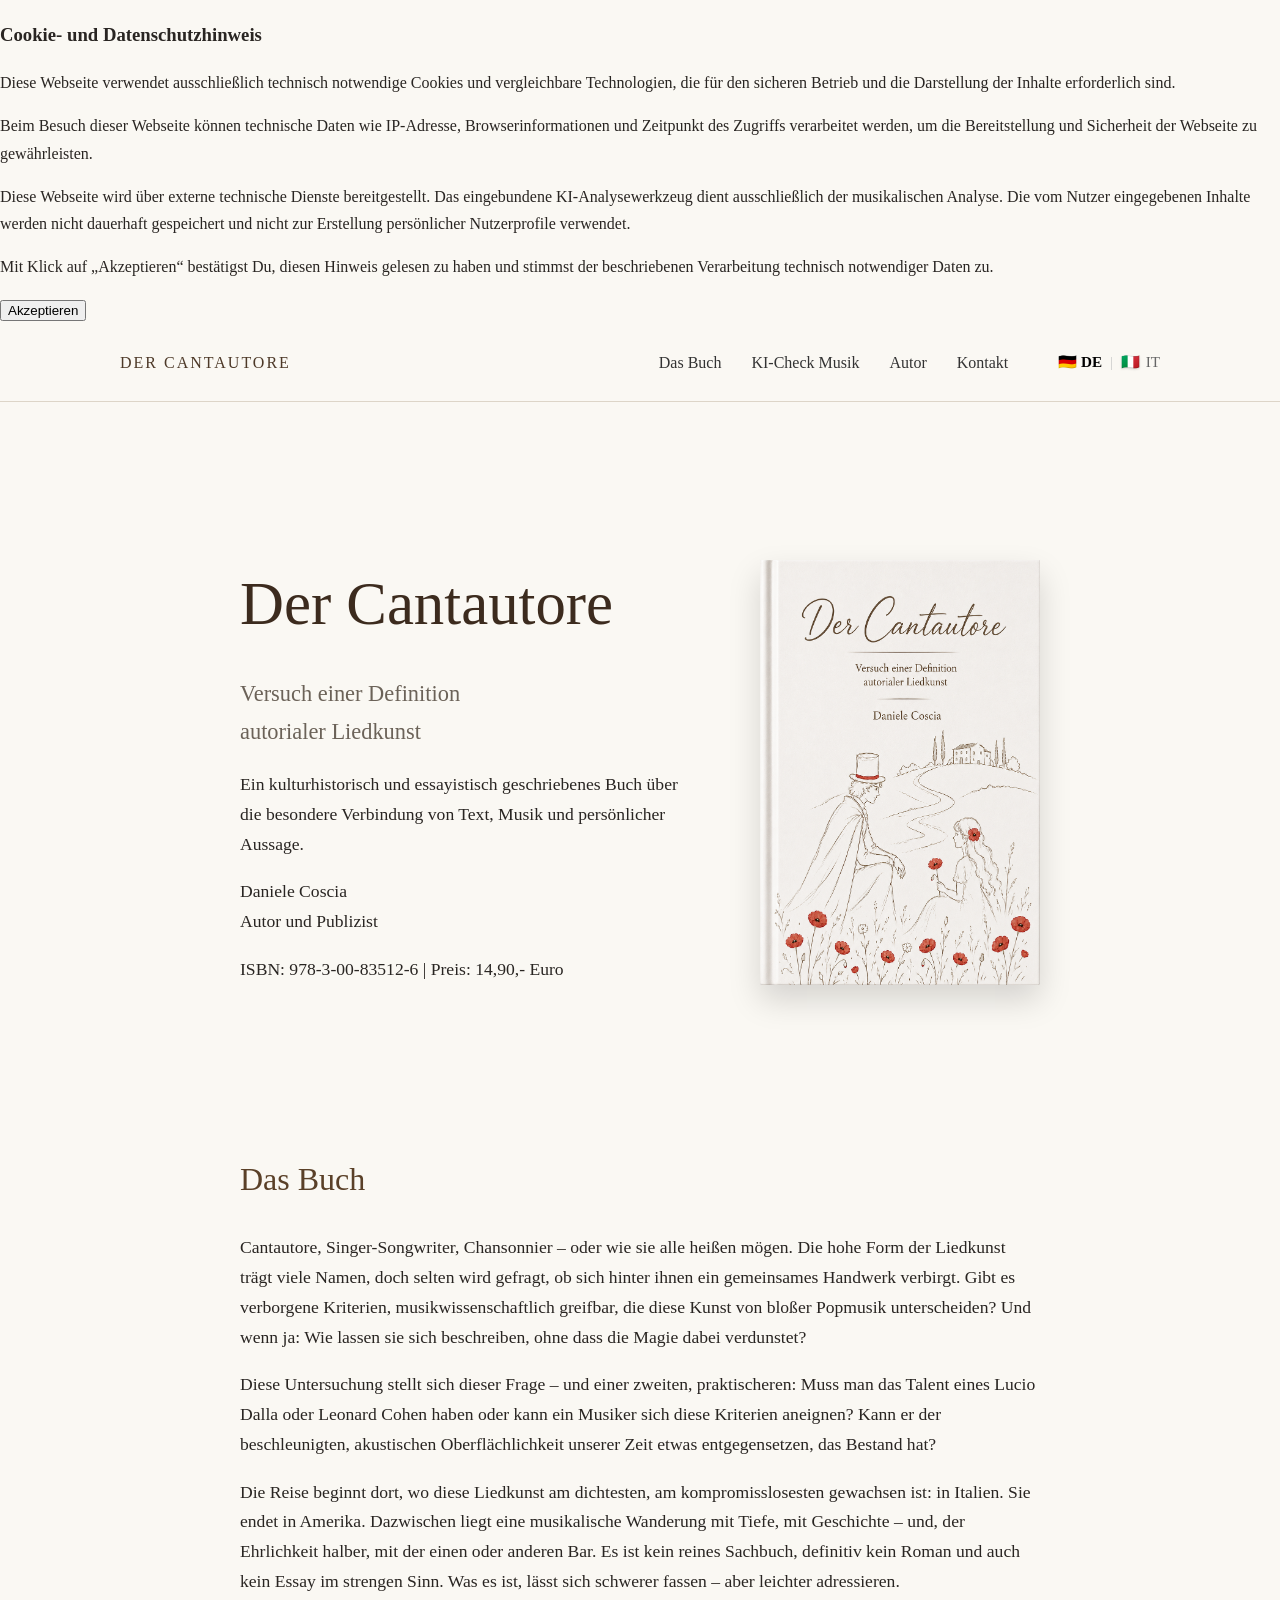
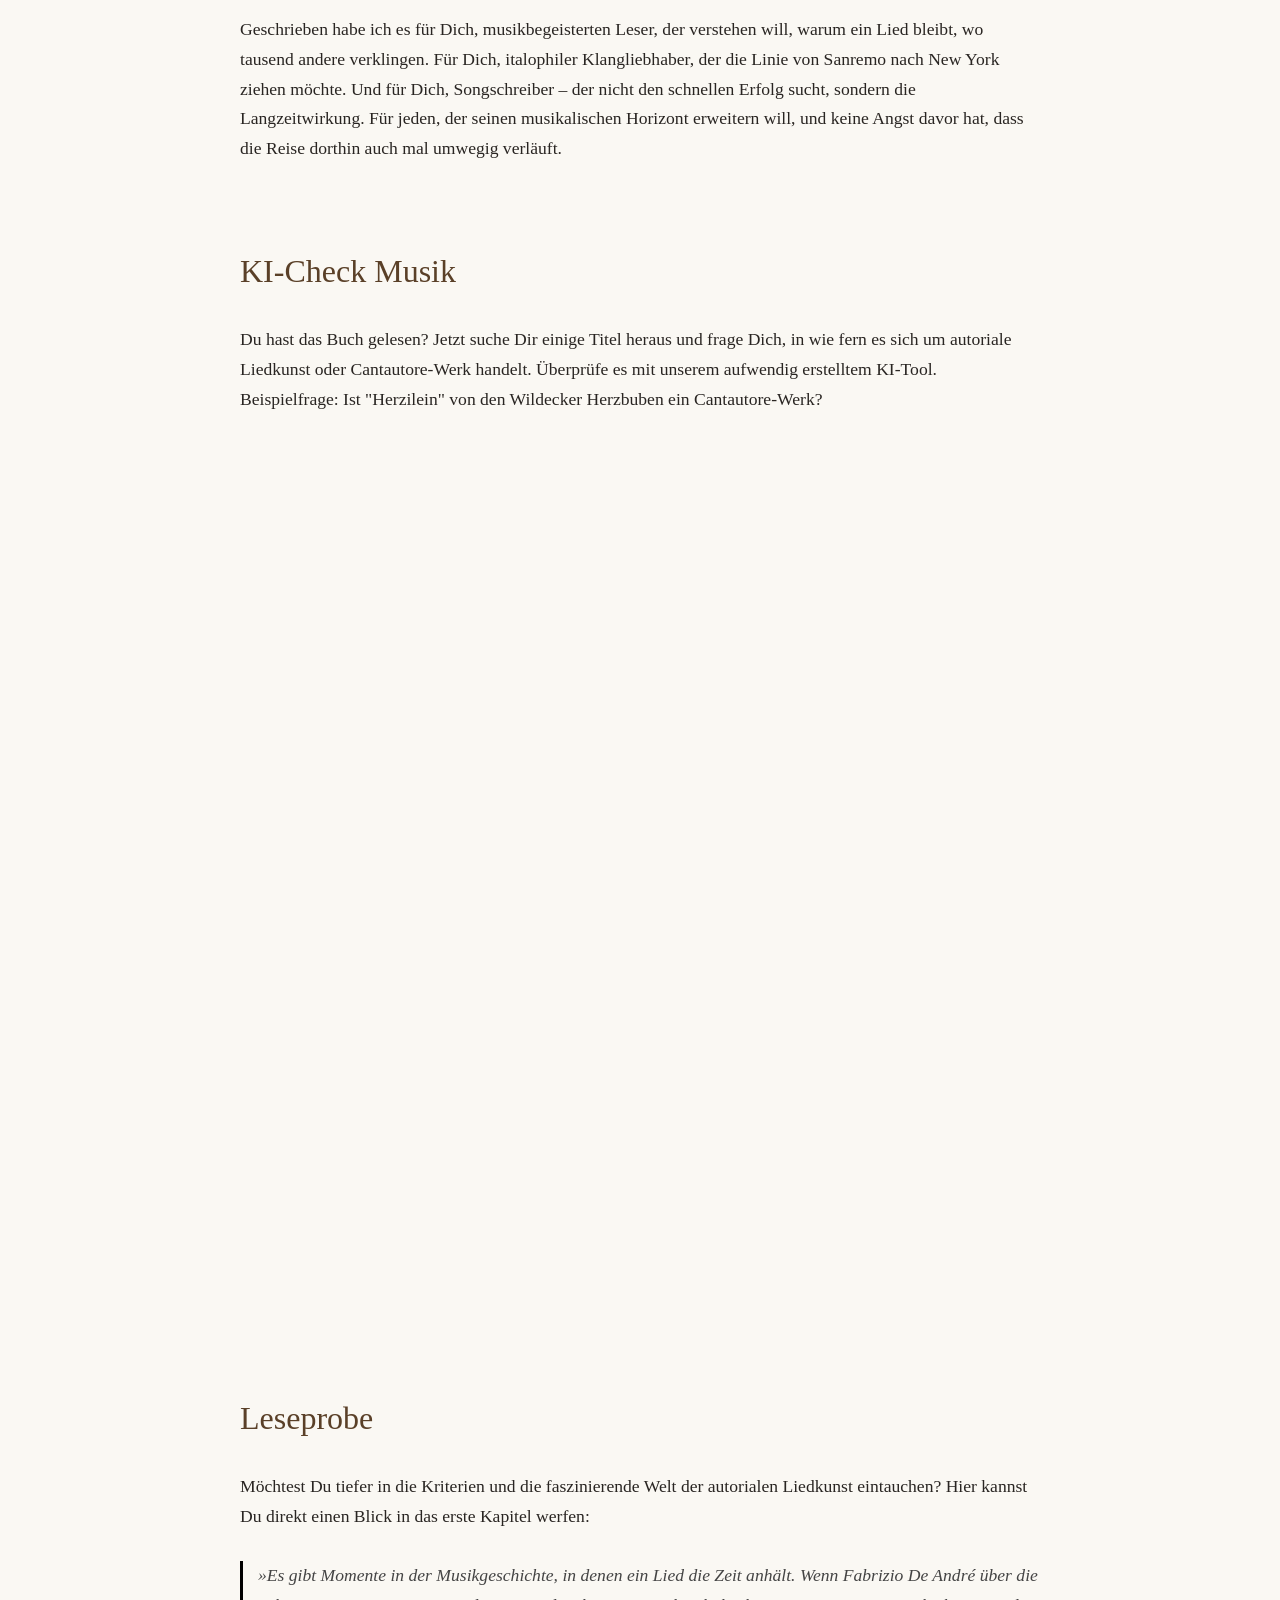
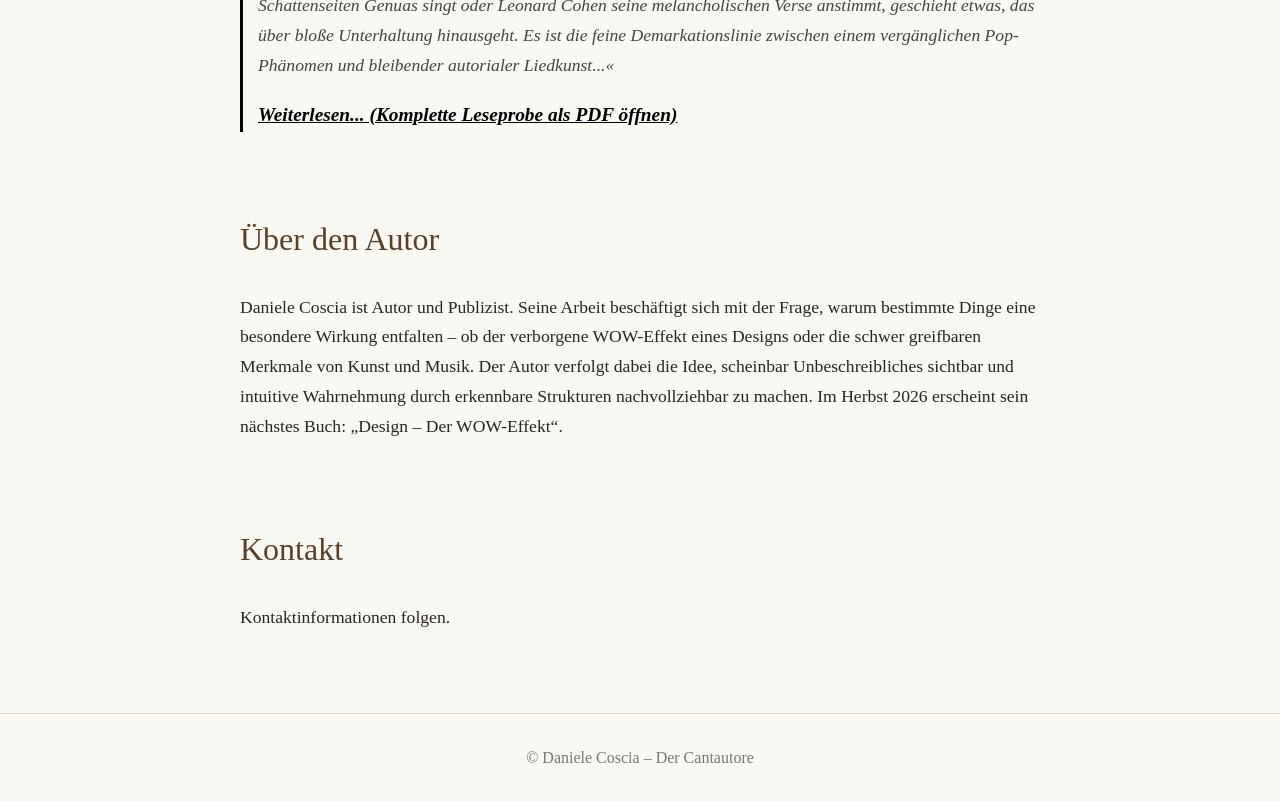
==== commit 63d4a557: "Update index.html" ====
--- a/index.html
+++ b/index.html
@@ -1,6 +1,14 @@
 <!DOCTYPE html>
 <html lang="de">
-
+<script>
+  // Erkennt automatisch die Browsersprache des Besuchers
+  const userLang = navigator.language || navigator.userLanguage; 
+  
+  // Wenn der Besucher Italienisch als Sprache nutzt, wird er sofort weitergeleitet
+  if (userLang.startsWith('it')) {
+    window.location.href = '/it/';
+  }
+</script>
 <head>
 <meta charset="UTF-8">
 <meta name="viewport" content="width=device-width, initial-scale=1.0">
@@ -208,7 +216,32 @@
 });
 </script>
 </section>
-
+<section id="leseprobe" style="margin-top: 50px; margin-bottom: 50px;">
+
+<h2>Leseprobe</h2>
+
+<p>
+Möchtest Du tiefer in die Kriterien und die faszinierende Welt der autorialen Liedkunst eintauchen? 
+Hier kannst Du direkt einen Blick in das erste Kapitel werfen:
+</p>
+
+<div style="border-left: 3px solid #000; padding-left: 15px; margin: 30px 0; font-style: italic; color: #444;">
+  <p style="margin-top: 0;">
+    »Es gibt Momente in der Musikgeschichte, in denen ein Lied die Zeit anhält. 
+    Wenn Fabrizio De André über die Schattenseiten Genuas singt oder Leonard Cohen 
+    seine melancholischen Verse anstimmt, geschieht etwas, das über bloße Unterhaltung 
+    hinausgeht. Es ist die feine Demarkationslinie zwischen einem vergänglichen 
+    Pop-Phänomen und bleibender autorialer Liedkunst...«
+  </p>
+  
+  <p style="margin-bottom: 0; margin-top: 15px;">
+    <a href="leseprobe-der-cantautore.pdf" target="_blank" style="color: #000; font-weight: bold; text-decoration: underline; font-size: 1.1em; cursor: pointer;">
+      Weiterlesen... (Komplette Leseprobe als PDF öffnen)
+    </a>
+  </p>
+</div>
+
+</section>
 
 <section id="autor">
 
